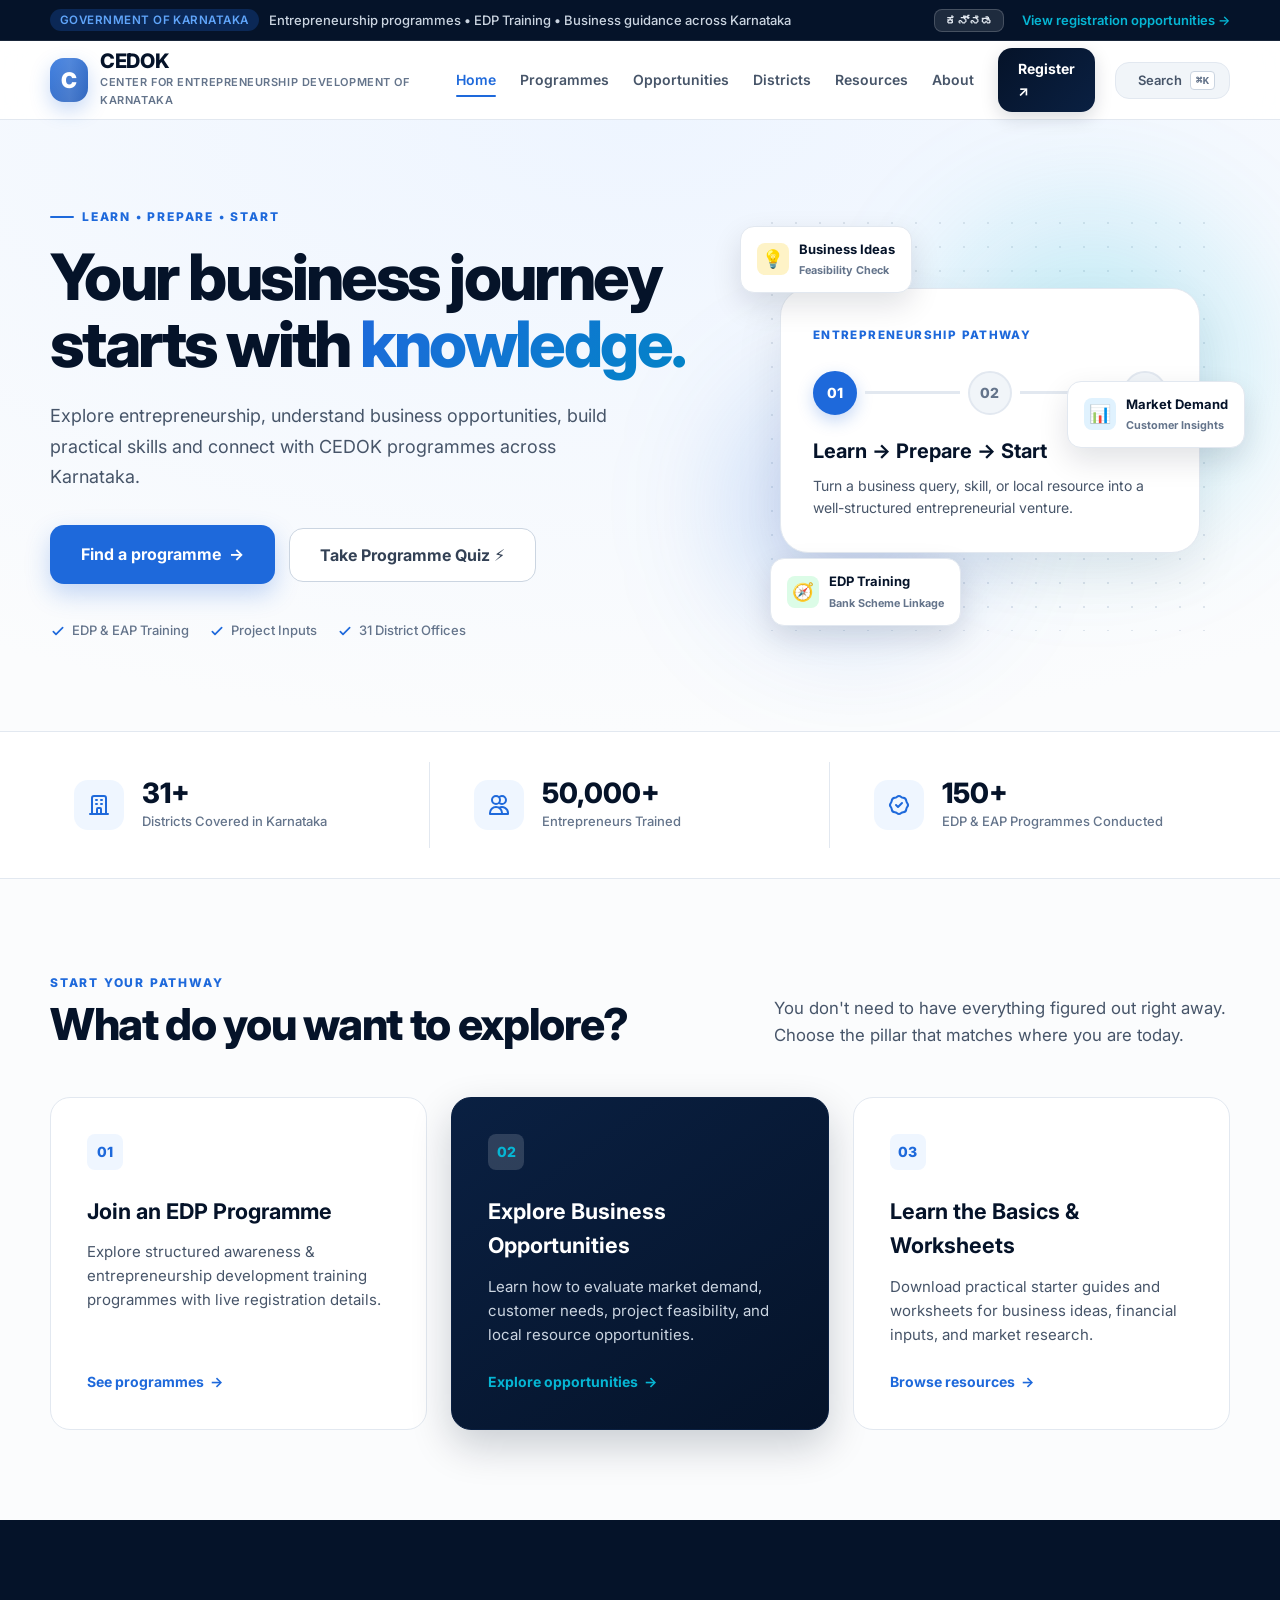
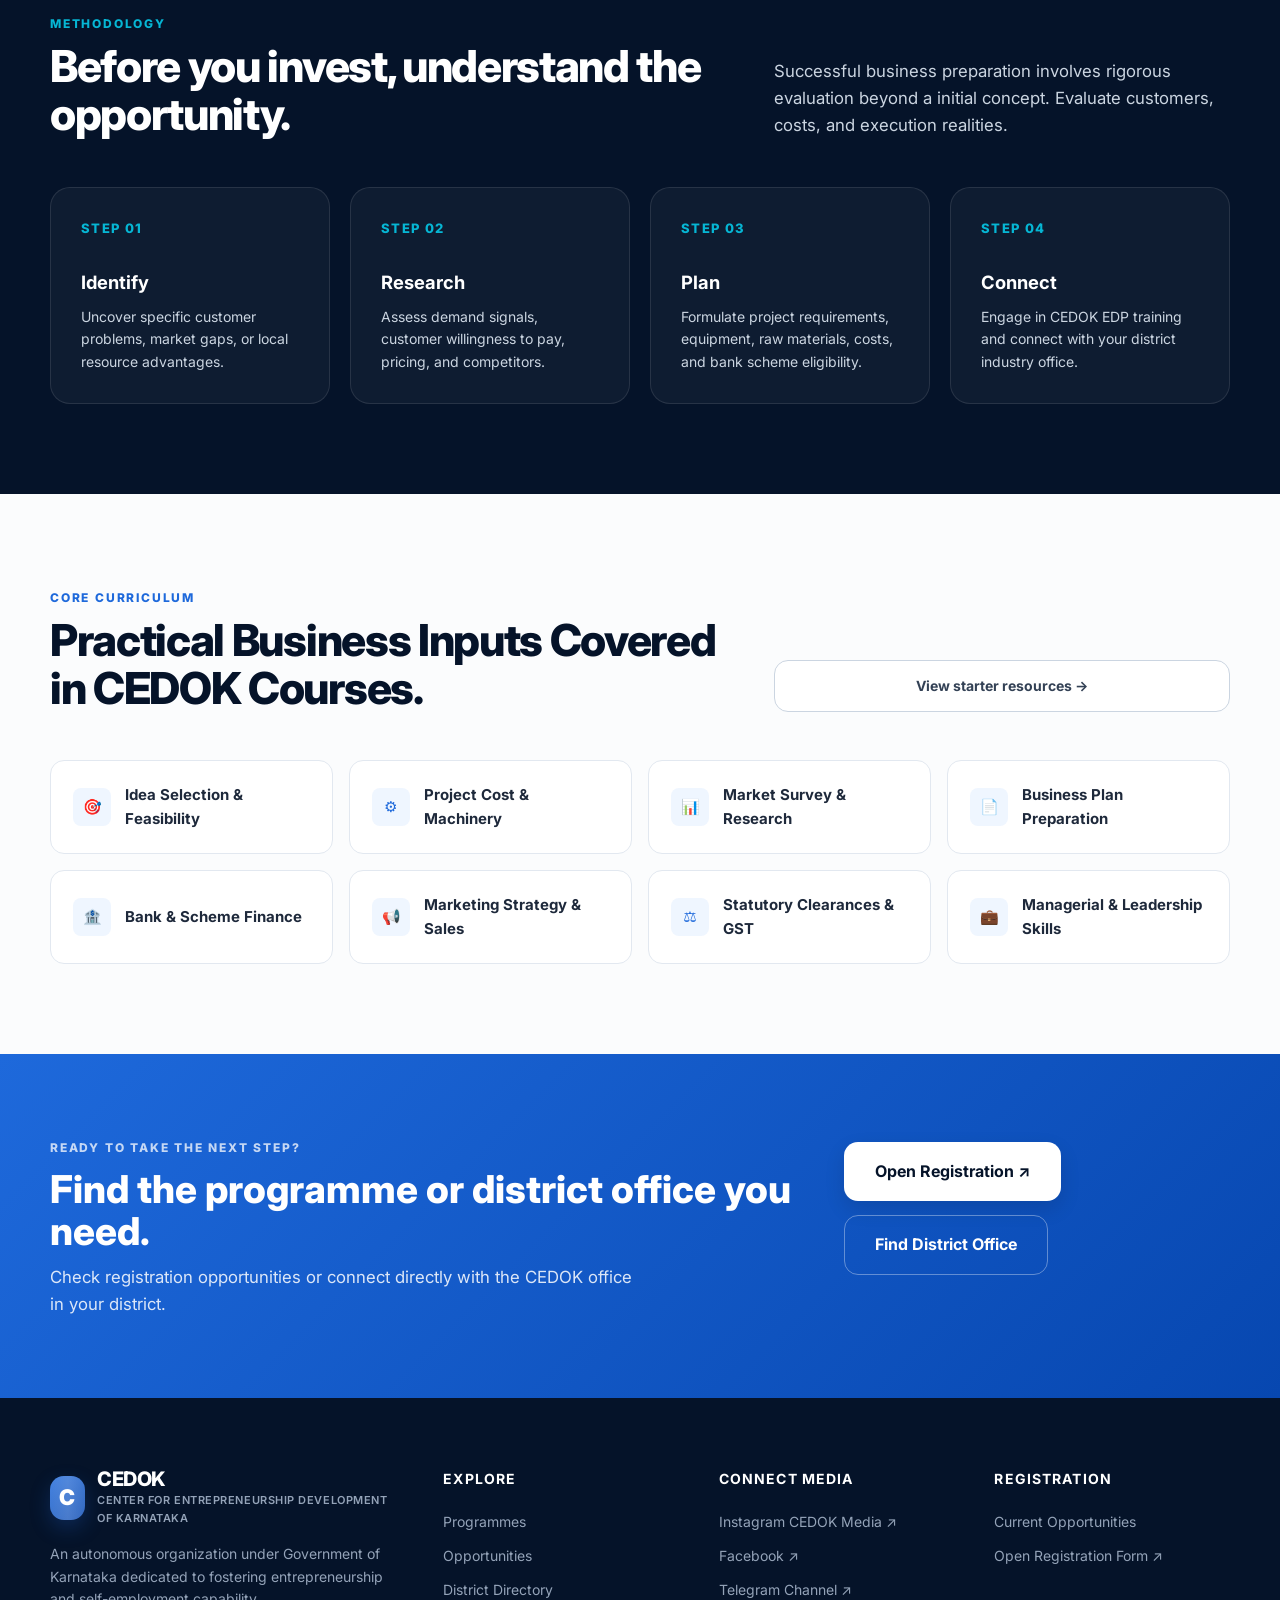
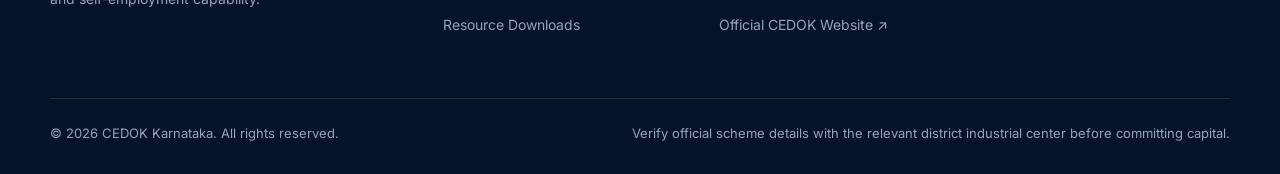
==== index.html @ 5b3d8c6c "Initial commit - CEDOK Portal" ====
<!DOCTYPE html>
<html lang="en">
<head>
  <meta charset="utf-8">
  <meta name="viewport" content="width=device-width, initial-scale=1">
  <meta name="description" content="CEDOK — Center for Entrepreneurship Development of Karnataka. Official state portal for EDP training, business guidance, district offices, and registration.">
  <title>CEDOK | Center for Entrepreneurship Development of Karnataka</title>

  <link rel="preconnect" href="https://fonts.googleapis.com">
  <link rel="preconnect" href="https://fonts.gstatic.com" crossorigin>
  <link href="https://fonts.googleapis.com/css2?family=Inter:wght@400;500;600;700;800;900&family=Noto+Sans+Kannada:wght@400;500;600;700;800&display=swap" rel="stylesheet">

  <link rel="stylesheet" href="assets/style.css">
</head>
<body>

  <!-- Top Announcement Bar -->
  <div class="announcement">
    <div class="container announcement-in">
      <div class="announcement-text">
        <span class="announcement-badge">Government of Karnataka</span>
        <span data-kn="ಉದ್ಯಮಶೀಲತಾ ತರಬೇತಿ, ಉದ್ಯೋಗ ಮಾರ್ಗದರ್ಶನ ಮತ್ತು ಯೋಜನೆಗಳು">Entrepreneurship programmes • EDP Training • Business guidance across Karnataka</span>
      </div>
      <div class="announcement-links">
        <button type="button" id="langToggleBtn" class="lang-btn" title="Toggle English / ಕನ್ನಡ">ಕನ್ನಡ</button>
        <a href="registration.html" data-kn="ನೋಂದಣಿ ಅವಕಾಶಗಳು →">View registration opportunities →</a>
      </div>
    </div>
  </div>

  <!-- Header Navigation -->
  <header class="header">
    <div class="container nav">
      <a class="brand" href="index.html">
        <span class="logo-icon">C</span>
        <span class="brand-text">
          <b>CEDOK</b>
          <small data-kn="ಕರ್ನಾಟಕ ಉದ್ಯಮಶೀಲತಾ ಅಭಿವೃದ್ಧಿ ಕೇಂದ್ರ">Center for Entrepreneurship Development of Karnataka</small>
        </span>
      </a>

      <button type="button" class="hamb" aria-label="Toggle navigation menu" aria-expanded="false">☰</button>

      <nav class="menu">
        <a class="active" href="index.html" data-kn="ಮುಖ್ಯ ಪುಟ">Home</a>
        <a href="programmes.html" data-kn="ಕಾರ್ಯಕ್ರಮಗಳು">Programmes</a>
        <a href="opportunities.html" data-kn="ಅವಕಾಶಗಳು">Opportunities</a>
        <a href="districts.html" data-kn="ಜಿಲ್ಲೆಗಳು">Districts</a>
        <a href="resources.html" data-kn="ಸಂಪನ್ಮೂಲಗಳು">Resources</a>
        <a href="about.html" data-kn="ನಮ್ಮ ಬಗ್ಗೆ">About</a>
        <a class="pill-nav" href="registration.html" data-kn="ನೋಂದಣಿ ↗">Register ↗</a>
      </nav>

      <div class="nav-actions">
        <button type="button" class="search-trigger-btn" aria-label="Open search">
          <svg width="16" height="16" fill="none" stroke="currentColor" viewBox="0 0 24 24"><path stroke-linecap="round" stroke-linejoin="round" stroke-width="2" d="M21 21l-6-6m2-5a7 7 0 11-14 0 7 7 0 0114 0z"/></svg>
          <span>Search</span>
          <kbd>⌘K</kbd>
        </button>
      </div>
    </div>
  </header>

  <main>
    <!-- Hero Section -->
    <section class="hero">
      <div class="container hero-grid">
        <div>
          <div class="eyebrow">
            <i></i> <span data-kn="ಕಲಿಯಿರಿ • ಸಿದ್ಧರಾಗಿ • ಪ್ರಾರಂಭಿಸಿ">LEARN • PREPARE • START</span>
          </div>
          <h1 data-kn="ನಿಮ್ಮ ಉದ್ಯಮದ ಪಯಣ ಜ್ಞಾನದಿಂದ ಪ್ರಾರಂಭವಾಗುತ್ತದೆ.">Your business journey starts with <em>knowledge.</em></h1>
          <p class="lead" data-kn="ಕರ್ನಾಟಕದಾದ್ಯಂತ CEDOK ಕಾರ್ಯಕ್ರಮಗಳೊಂದಿಗೆ ಸಂಪರ್ಕ ಸಾಧಿಸಿ, ಉದ್ಯಮಶೀಲತೆಯ ಜ್ಞಾನ, ಯೋಜನೆ ತಯಾರಿಕೆ ಮತ್ತು ಕೌಶಲ್ಯಗಳನ್ನು ಬೆಳೆಸಿಕೊಳ್ಳಿ.">
            Explore entrepreneurship, understand business opportunities, build practical skills and connect with CEDOK programmes across Karnataka.
          </p>

          <div class="actions">
            <a class="btn primary btn-lg" href="registration.html">Find a programme <span>→</span></a>
            <button type="button" class="btn secondary btn-lg launch-quiz-btn">Take Programme Quiz ⚡</button>
          </div>

          <div class="micro">
            <div class="micro-item">
              <svg width="16" height="16" fill="none" stroke="currentColor" viewBox="0 0 24 24"><path stroke-linecap="round" stroke-linejoin="round" stroke-width="2.5" d="M5 13l4 4L19 7"/></svg>
              <span>EDP &amp; EAP Training</span>
            </div>
            <div class="micro-item">
              <svg width="16" height="16" fill="none" stroke="currentColor" viewBox="0 0 24 24"><path stroke-linecap="round" stroke-linejoin="round" stroke-width="2.5" d="M5 13l4 4L19 7"/></svg>
              <span>Project Inputs</span>
            </div>
            <div class="micro-item">
              <svg width="16" height="16" fill="none" stroke="currentColor" viewBox="0 0 24 24"><path stroke-linecap="round" stroke-linejoin="round" stroke-width="2.5" d="M5 13l4 4L19 7"/></svg>
              <span>31 District Offices</span>
            </div>
          </div>
        </div>

        <div class="hero-art">
          <div class="grid-bg"></div>
          <div class="glow g1"></div>
          <div class="glow g2"></div>

          <div class="glass-card">
            <span class="tag">ENTREPRENEURSHIP PATHWAY</span>
            <div class="steps">
              <span class="step-dot on">01</span>
              <span class="step-line"></span>
              <span class="step-dot">02</span>
              <span class="step-line"></span>
              <span class="step-dot">03</span>
            </div>
            <h3>Learn → Prepare → Start</h3>
            <p>Turn a business query, skill, or local resource into a well-structured entrepreneurial venture.</p>
          </div>

          <div class="float-badge f1">
            <div class="float-icon">💡</div>
            <div>
              <strong>Business Ideas</strong>
              <small>Feasibility Check</small>
            </div>
          </div>

          <div class="float-badge f2">
            <div class="float-icon">📊</div>
            <div>
              <strong>Market Demand</strong>
              <small>Customer Insights</small>
            </div>
          </div>

          <div class="float-badge f3">
            <div class="float-icon">🧭</div>
            <div>
              <strong>EDP Training</strong>
              <small>Bank Scheme Linkage</small>
            </div>
          </div>
        </div>
      </div>
    </section>

    <!-- Animated Statistics Banner -->
    <section class="stats">
      <div class="container stats-grid">
        <div class="stat-box">
          <div class="stat-icon">
            <svg width="24" height="24" fill="none" stroke="currentColor" viewBox="0 0 24 24"><path stroke-linecap="round" stroke-linejoin="round" stroke-width="2" d="M19 21V5a2 2 0 00-2-2H7a2 2 0 00-2 2v16m14 0h2m-2 0h-5m-9 0H3m2 0h5M9 7h1m-1 4h1m4-4h1m-1 4h1m-5 10v-5a1 1 0 011-1h2a1 1 0 011 1v5m-4 0h4"/></svg>
          </div>
          <div>
            <div class="stat-number" data-count="31">31</div>
            <div class="stat-label">Districts Covered in Karnataka</div>
          </div>
        </div>

        <div class="stat-box">
          <div class="stat-icon">
            <svg width="24" height="24" fill="none" stroke="currentColor" viewBox="0 0 24 24"><path stroke-linecap="round" stroke-linejoin="round" stroke-width="2" d="M12 4.354a4 4 0 110 5.292M15 21H3v-1a6 6 0 0112 0v1zm0 0h6v-1a6 6 0 00-9-5.197M13 7a4 4 0 11-8 0 4 4 0 018 0z"/></svg>
          </div>
          <div>
            <div class="stat-number" data-count="50000">50,000+</div>
            <div class="stat-label">Entrepreneurs Trained</div>
          </div>
        </div>

        <div class="stat-box">
          <div class="stat-icon">
            <svg width="24" height="24" fill="none" stroke="currentColor" viewBox="0 0 24 24"><path stroke-linecap="round" stroke-linejoin="round" stroke-width="2" d="M9 12l2 2 4-4M7.835 4.697a3.42 3.42 0 001.946-.806 3.42 3.42 0 014.438 0 3.42 3.42 0 001.946.806 3.42 3.42 0 013.138 3.138 3.42 3.42 0 00.806 1.946 3.42 3.42 0 010 4.438 3.42 3.42 0 00-.806 1.946 3.42 3.42 0 01-3.138 3.138 3.42 3.42 0 00-1.946.806 3.42 3.42 0 01-4.438 0 3.42 3.42 0 00-1.946-.806 3.42 3.42 0 01-3.138-3.138 3.42 3.42 0 00-.806-1.946 3.42 3.42 0 010-4.438 3.42 3.42 0 00.806-1.946 3.42 3.42 0 013.138-3.138z"/></svg>
          </div>
          <div>
            <div class="stat-number" data-count="150">150+</div>
            <div class="stat-label">EDP &amp; EAP Programmes Conducted</div>
          </div>
        </div>
      </div>
    </section>

    <!-- Interactive Exploration Section -->
    <section class="section">
      <div class="container">
        <div class="section-head">
          <div>
            <label>START YOUR PATHWAY</label>
            <h2>What do you want to explore?</h2>
          </div>
          <p>You don't need to have everything figured out right away. Choose the pillar that matches where you are today.</p>
        </div>

        <div class="cards-grid">
          <a class="card" href="programmes.html">
            <div class="card-number">01</div>
            <h3>Join an EDP Programme</h3>
            <p>Explore structured awareness &amp; entrepreneurship development training programmes with live registration details.</p>
            <div class="card-link">See programmes <span>→</span></div>
          </a>

          <a class="card featured" href="opportunities.html">
            <div class="card-number">02</div>
            <h3>Explore Business Opportunities</h3>
            <p>Learn how to evaluate market demand, customer needs, project feasibility, and local resource opportunities.</p>
            <div class="card-link">Explore opportunities <span>→</span></div>
          </a>

          <a class="card" href="resources.html">
            <div class="card-number">03</div>
            <h3>Learn the Basics &amp; Worksheets</h3>
            <p>Download practical starter guides and worksheets for business ideas, financial inputs, and market research.</p>
            <div class="card-link">Browse resources <span>→</span></div>
          </a>
        </div>
      </div>
    </section>

    <!-- Process Section -->
    <section class="dark-section">
      <div class="container">
        <div class="section-head">
          <div>
            <label>METHODOLOGY</label>
            <h2>Before you invest, understand the opportunity.</h2>
          </div>
          <p>Successful business preparation involves rigorous evaluation beyond a initial concept. Evaluate customers, costs, and execution realities.</p>
        </div>

        <div class="process-grid">
          <div class="process-card">
            <span class="process-step">STEP 01</span>
            <h3>Identify</h3>
            <p>Uncover specific customer problems, market gaps, or local resource advantages.</p>
          </div>

          <div class="process-card">
            <span class="process-step">STEP 02</span>
            <h3>Research</h3>
            <p>Assess demand signals, customer willingness to pay, pricing, and competitors.</p>
          </div>

          <div class="process-card">
            <span class="process-step">STEP 03</span>
            <h3>Plan</h3>
            <p>Formulate project requirements, equipment, raw materials, costs, and bank scheme eligibility.</p>
          </div>

          <div class="process-card">
            <span class="process-step">STEP 04</span>
            <h3>Connect</h3>
            <p>Engage in CEDOK EDP training and connect with your district industry office.</p>
          </div>
        </div>
      </div>
    </section>

    <!-- Topics Grid -->
    <section class="section">
      <div class="container">
        <div class="section-head">
          <div>
            <label>CORE CURRICULUM</label>
            <h2>Practical Business Inputs Covered in CEDOK Courses.</h2>
          </div>
          <a class="btn secondary" href="resources.html">View starter resources →</a>
        </div>

        <div class="topics-grid">
          <div class="topic-item">
            <div class="topic-icon">🎯</div>
            <span>Idea Selection &amp; Feasibility</span>
          </div>
          <div class="topic-item">
            <div class="topic-icon">⚙️</div>
            <span>Project Cost &amp; Machinery</span>
          </div>
          <div class="topic-item">
            <div class="topic-icon">📊</div>
            <span>Market Survey &amp; Research</span>
          </div>
          <div class="topic-item">
            <div class="topic-icon">📄</div>
            <span>Business Plan Preparation</span>
          </div>
          <div class="topic-item">
            <div class="topic-icon">🏦</div>
            <span>Bank &amp; Scheme Finance</span>
          </div>
          <div class="topic-item">
            <div class="topic-icon">📢</div>
            <span>Marketing Strategy &amp; Sales</span>
          </div>
          <div class="topic-item">
            <div class="topic-icon">⚖️</div>
            <span>Statutory Clearances &amp; GST</span>
          </div>
          <div class="topic-item">
            <div class="topic-icon">💼</div>
            <span>Managerial &amp; Leadership Skills</span>
          </div>
        </div>
      </div>
    </section>

    <!-- Call to Action -->
    <section class="cta">
      <div class="container cta-in">
        <div>
          <label>READY TO TAKE THE NEXT STEP?</label>
          <h2>Find the programme or district office you need.</h2>
          <p>Check registration opportunities or connect directly with the CEDOK office in your district.</p>
        </div>
        <div class="actions">
          <a class="btn white btn-lg" href="registration.html">Open Registration ↗</a>
          <a class="btn outline btn-lg" href="districts.html">Find District Office</a>
        </div>
      </div>
    </section>
  </main>

  <!-- Footer -->
  <footer>
    <div class="container footer-grid">
      <div class="footer-brand">
        <a class="brand" href="index.html">
          <span class="logo-icon">C</span>
          <span class="brand-text">
            <b>CEDOK</b>
            <small>Center for Entrepreneurship Development of Karnataka</small>
          </span>
        </a>
        <p>An autonomous organization under Government of Karnataka dedicated to fostering entrepreneurship and self-employment capability.</p>
      </div>

      <div class="footer-col">
        <h4>Explore</h4>
        <a href="programmes.html">Programmes</a>
        <a href="opportunities.html">Opportunities</a>
        <a href="districts.html">District Directory</a>
        <a href="resources.html">Resource Downloads</a>
      </div>

      <div class="footer-col">
        <h4>Connect Media</h4>
        <a target="_blank" href="https://www.instagram.com/cedok_media/">Instagram CEDOK Media ↗</a>
        <a target="_blank" href="https://www.facebook.com/profile.php?id=100077355113309">Facebook ↗</a>
        <a target="_blank" href="https://t.me/c_e_d_o_k">Telegram Channel ↗</a>
        <a target="_blank" href="https://cedokdwd.karnataka.gov.in/en">Official CEDOK Website ↗</a>
      </div>

      <div class="footer-col">
        <h4>Registration</h4>
        <a href="registration.html">Current Opportunities</a>
        <a target="_blank" href="https://docs.google.com/forms/d/1bvg22TQyB3g-SMXB3RImOmizR2FWlY93zLzj6TqmDIY/viewform?chromeless=1&edit_requested=true">Open Registration Form ↗</a>
      </div>
    </div>

    <div class="container copyright">
      <span>© <span class="year"></span> CEDOK Karnataka. All rights reserved.</span>
      <span>Verify official scheme details with the relevant district industrial center before committing capital.</span>
    </div>
  </footer>

  <script src="assets/app.js"></script>
</body>
</html>
---- assets/style.css ----
/* ==========================================================================
   CEDOK Portal — Professional Design System & Stylesheet
   Center for Entrepreneurship Development of Karnataka
   ========================================================================== */

:root {
  /* Color Palette */
  --primary: #1e69db;
  --primary-hover: #1455b8;
  --primary-light: #eff6ff;
  --primary-glow: rgba(30, 105, 219, 0.25);
  
  --navy-deep: #051329;
  --navy-surface: #0a2042;
  --navy-card: #0f2a54;
  --navy-light: #163668;
  
  --slate-900: #0f172a;
  --slate-800: #1e293b;
  --slate-700: #334155;
  --slate-600: #475569;
  --slate-500: #64748b;
  --slate-400: #94a3b8;
  --slate-300: #cbd5e1;
  --slate-200: #e2e8f0;
  --slate-100: #f1f5f9;
  --slate-50: #f8fafc;
  
  --accent-cyan: #06b6d4;
  --accent-amber: #f59e0b;
  --accent-emerald: #10b981;

  --white: #ffffff;
  
  /* Glassmorphism */
  --glass-bg: rgba(255, 255, 255, 0.82);
  --glass-border: rgba(255, 255, 255, 0.6);
  --glass-shadow: 0 20px 50px rgba(5, 19, 41, 0.08);
  --glass-blur: blur(16px);
  
  --dark-glass-bg: rgba(10, 32, 66, 0.75);
  --dark-glass-border: rgba(255, 255, 255, 0.12);

  /* Typography */
  --font-main: 'Inter', system-ui, -apple-system, sans-serif;
  --font-kannada: 'Noto Sans Kannada', 'Inter', sans-serif;

  /* Layout & Spacing */
  --container-max: 1180px;
  --radius-sm: 8px;
  --radius-md: 14px;
  --radius-lg: 20px;
  --radius-xl: 28px;
  --radius-full: 9999px;

  --transition-fast: 0.18s cubic-bezier(0.4, 0, 0.2, 1);
  --transition-normal: 0.28s cubic-bezier(0.4, 0, 0.2, 1);
  --transition-bounce: 0.4s cubic-bezier(0.34, 1.56, 0.64, 1);
}

/* --------------------------------------------------------------------------
   Reset & Base Styles
   -------------------------------------------------------------------------- */
*, *::before, *::after {
  box-sizing: border-box;
  margin: 0;
  padding: 0;
}

html {
  scroll-behavior: smooth;
  font-size: 16px;
  -webkit-text-size-adjust: 100%;
}

body {
  font-family: var(--font-main);
  color: var(--slate-800);
  background-color: #fbfcfd;
  line-height: 1.6;
  overflow-x: hidden;
  -webkit-font-smoothing: antialiased;
}

a {
  color: inherit;
  text-decoration: none;
  transition: color var(--transition-fast);
}

button, input, select, textarea {
  font-family: inherit;
  font-size: inherit;
}

img, svg {
  display: block;
  max-width: 100%;
}

.container {
  width: min(var(--container-max), calc(100% - 40px));
  margin-inline: auto;
}

/* --------------------------------------------------------------------------
   Top Announcement Bar
   -------------------------------------------------------------------------- */
.announcement {
  background: var(--navy-deep);
  color: var(--slate-300);
  font-size: 0.8125rem;
  border-bottom: 1px solid rgba(255, 255, 255, 0.08);
  position: relative;
  z-index: 60;
}

.announcement-in {
  min-height: 40px;
  display: flex;
  align-items: center;
  justify-content: space-between;
  gap: 16px;
}

.announcement-badge {
  display: inline-flex;
  align-items: center;
  gap: 6px;
  background: rgba(30, 105, 219, 0.25);
  color: #60a5fa;
  padding: 2px 10px;
  border-radius: var(--radius-full);
  font-weight: 600;
  font-size: 0.725rem;
  text-transform: uppercase;
  letter-spacing: 0.04em;
}

.announcement-text {
  display: flex;
  align-items: center;
  gap: 10px;
  font-weight: 500;
}

.announcement-links {
  display: flex;
  align-items: center;
  gap: 18px;
}

.announcement-links a {
  color: var(--accent-cyan);
  font-weight: 600;
  display: inline-flex;
  align-items: center;
  gap: 4px;
}

.announcement-links a:hover {
  color: var(--white);
  text-decoration: underline;
}

.lang-btn {
  background: rgba(255, 255, 255, 0.1);
  color: var(--slate-200);
  border: 1px solid rgba(255, 255, 255, 0.18);
  padding: 3px 10px;
  border-radius: var(--radius-sm);
  font-size: 0.75rem;
  font-weight: 700;
  cursor: pointer;
  transition: var(--transition-fast);
}

.lang-btn:hover {
  background: var(--primary);
  color: var(--white);
  border-color: var(--primary);
}

/* --------------------------------------------------------------------------
   Header & Navigation
   -------------------------------------------------------------------------- */
.header {
  position: sticky;
  top: 0;
  z-index: 50;
  background: var(--glass-bg);
  backdrop-filter: var(--glass-blur);
  -webkit-backdrop-filter: var(--glass-blur);
  border-bottom: 1px solid var(--slate-200);
  transition: background var(--transition-fast);
}

.nav {
  height: 78px;
  display: flex;
  align-items: center;
  justify-content: space-between;
  gap: 20px;
}

.brand {
  display: flex;
  align-items: center;
  gap: 12px;
}

.brand .logo-icon {
  width: 44px;
  height: 44px;
  border-radius: var(--radius-md);
  background: linear-gradient(135deg, var(--primary), #0747b0);
  color: var(--white);
  display: grid;
  place-items: center;
  font-size: 1.35rem;
  font-weight: 900;
  box-shadow: 0 8px 20px var(--primary-glow);
  position: relative;
  overflow: hidden;
}

.brand .logo-icon::after {
  content: '';
  position: absolute;
  top: -50%;
  left: -50%;
  width: 200%;
  height: 200%;
  background: linear-gradient(45deg, transparent, rgba(255, 255, 255, 0.25), transparent);
  transform: rotate(45deg);
}

.brand-text b {
  display: block;
  font-size: 1.25rem;
  font-weight: 800;
  letter-spacing: -0.02em;
  color: var(--navy-deep);
  line-height: 1.1;
}

.brand-text small {
  display: block;
  font-size: 0.6875rem;
  font-weight: 600;
  text-transform: uppercase;
  letter-spacing: 0.05em;
  color: var(--slate-500);
  margin-top: 2px;
}

.menu {
  display: flex;
  align-items: center;
  gap: 24px;
  font-size: 0.875rem;
  font-weight: 600;
  color: var(--slate-600);
}

.menu a {
  position: relative;
  padding: 6px 0;
}

.menu a:hover,
.menu a.active {
  color: var(--primary);
}

.menu a.active::after {
  content: '';
  position: absolute;
  bottom: 0;
  left: 0;
  width: 100%;
  height: 2px;
  background: var(--primary);
  border-radius: var(--radius-full);
}

.nav-actions {
  display: flex;
  align-items: center;
  gap: 12px;
}

.search-trigger-btn {
  background: var(--slate-100);
  border: 1px solid var(--slate-200);
  color: var(--slate-600);
  padding: 8px 14px;
  border-radius: var(--radius-md);
  font-size: 0.8125rem;
  font-weight: 600;
  display: inline-flex;
  align-items: center;
  gap: 8px;
  cursor: pointer;
  transition: var(--transition-fast);
}

.search-trigger-btn:hover {
  background: var(--white);
  border-color: var(--primary);
  color: var(--primary);
  box-shadow: 0 4px 12px rgba(0, 0, 0, 0.05);
}

.search-trigger-btn kbd {
  background: var(--white);
  border: 1px solid var(--slate-300);
  border-radius: 4px;
  padding: 2px 5px;
  font-size: 0.6875rem;
  font-family: monospace;
  color: var(--slate-500);
}

.pill-nav {
  background: linear-gradient(135deg, var(--navy-deep), var(--navy-surface));
  color: var(--white) !important;
  padding: 10px 20px !important;
  border-radius: var(--radius-md);
  box-shadow: 0 6px 18px rgba(5, 19, 41, 0.15);
  font-weight: 700;
  display: inline-flex;
  align-items: center;
  gap: 6px;
  transition: var(--transition-fast);
}

.pill-nav:hover {
  transform: translateY(-2px);
  box-shadow: 0 10px 24px rgba(5, 19, 41, 0.25);
}

.hamb {
  display: none;
  border: 0;
  background: transparent;
  font-size: 1.6rem;
  color: var(--navy-deep);
  cursor: pointer;
  padding: 6px;
}

/* --------------------------------------------------------------------------
   Hero Section
   -------------------------------------------------------------------------- */
.hero {
  padding: 80px 0 90px;
  background: radial-gradient(100% 100% at 50% 0%, #eef5ff 0%, #fbfcfd 100%);
  position: relative;
  overflow: hidden;
}

.hero-grid {
  display: grid;
  grid-template-columns: 1.15fr 0.85fr;
  align-items: center;
  gap: 50px;
}

.eyebrow {
  display: inline-flex;
  align-items: center;
  gap: 8px;
  font-size: 0.75rem;
  font-weight: 800;
  letter-spacing: 0.15em;
  color: var(--primary);
  text-transform: uppercase;
  margin-bottom: 16px;
}

.eyebrow i {
  width: 24px;
  height: 2px;
  background: var(--primary);
  border-radius: 2px;
}

.hero h1 {
  font-size: clamp(2.5rem, 5vw, 4.25rem);
  line-height: 1.05;
  letter-spacing: -0.04em;
  color: var(--navy-deep);
  font-weight: 800;
  margin-bottom: 24px;
}

.hero h1 em {
  font-style: normal;
  background: linear-gradient(135deg, var(--primary), #0284c7);
  background-clip: text;
  -webkit-background-clip: text;
  -webkit-text-fill-color: transparent;
}

.lead {
  font-size: 1.125rem;
  color: var(--slate-600);
  max-width: 580px;
  line-height: 1.7;
  margin-bottom: 32px;
}

.actions {
  display: flex;
  align-items: center;
  gap: 14px;
  flex-wrap: wrap;
  margin-bottom: 36px;
}

.btn {
  display: inline-flex;
  align-items: center;
  justify-content: center;
  gap: 8px;
  padding: 14px 26px;
  border-radius: var(--radius-md);
  font-size: 0.875rem;
  font-weight: 700;
  cursor: pointer;
  transition: var(--transition-fast);
  border: 1px solid transparent;
}

.btn-lg {
  padding: 16px 30px;
  font-size: 1rem;
}

.btn.primary {
  background: var(--primary);
  color: var(--white);
  box-shadow: 0 10px 25px var(--primary-glow);
}

.btn.primary:hover {
  background: var(--primary-hover);
  transform: translateY(-2px);
  box-shadow: 0 14px 30px rgba(30, 105, 219, 0.35);
}

.btn.secondary {
  background: var(--white);
  border-color: var(--slate-300);
  color: var(--slate-700);
}

.btn.secondary:hover {
  border-color: var(--primary);
  color: var(--primary);
  background: var(--primary-light);
}

.btn.white {
  background: var(--white);
  color: var(--navy-deep);
  box-shadow: 0 8px 20px rgba(0, 0, 0, 0.12);
}

.btn.white:hover {
  background: var(--slate-100);
  transform: translateY(-2px);
}

.btn.outline {
  border-color: rgba(255, 255, 255, 0.35);
  color: var(--white);
}

.btn.outline:hover {
  background: rgba(255, 255, 255, 0.1);
  border-color: var(--white);
}

.btn.full {
  width: 100%;
}

.micro {
  display: flex;
  align-items: center;
  gap: 20px;
  font-size: 0.8125rem;
  color: var(--slate-500);
  font-weight: 500;
}

.micro-item {
  display: flex;
  align-items: center;
  gap: 6px;
}

.micro-item svg {
  color: var(--primary);
}

/* Hero Interactive Art Card */
.hero-art {
  height: 440px;
  position: relative;
  display: grid;
  place-items: center;
}

.grid-bg {
  position: absolute;
  inset: 10px;
  background-image: radial-gradient(var(--slate-300) 1px, transparent 1px);
  background-size: 24px 24px;
  opacity: 0.6;
}

.glow {
  position: absolute;
  border-radius: var(--radius-full);
  filter: blur(60px);
  pointer-events: none;
}

.g1 {
  width: 320px;
  height: 320px;
  background: rgba(6, 182, 212, 0.18);
  right: -20px;
  top: 10px;
}

.g2 {
  width: 250px;
  height: 250px;
  background: rgba(30, 105, 219, 0.2);
  left: -20px;
  bottom: 10px;
}

.glass-card {
  position: relative;
  z-index: 3;
  background: var(--white);
  border: 1px solid var(--slate-200);
  box-shadow: var(--glass-shadow);
  border-radius: var(--radius-xl);
  width: 100%;
  max-width: 420px;
  padding: 32px;
}

.glass-card .tag {
  font-size: 0.725rem;
  font-weight: 800;
  letter-spacing: 0.12em;
  color: var(--primary);
  text-transform: uppercase;
}

.steps {
  display: flex;
  align-items: center;
  margin: 24px 0 20px;
}

.steps .step-dot {
  width: 44px;
  height: 44px;
  border-radius: var(--radius-full);
  display: grid;
  place-items: center;
  background: var(--slate-100);
  color: var(--slate-500);
  font-size: 0.875rem;
  font-weight: 800;
  border: 2px solid var(--slate-200);
  transition: var(--transition-normal);
}

.steps .step-dot.on {
  background: var(--primary);
  color: var(--white);
  border-color: var(--primary);
  box-shadow: 0 6px 16px var(--primary-glow);
}

.steps .step-line {
  height: 3px;
  flex: 1;
  background: var(--slate-200);
  margin: 0 8px;
}

.glass-card h3 {
  font-size: 1.25rem;
  color: var(--navy-deep);
  font-weight: 700;
  margin-bottom: 8px;
}

.glass-card p {
  font-size: 0.875rem;
  color: var(--slate-600);
}

.float-badge {
  position: absolute;
  z-index: 4;
  background: var(--white);
  border: 1px solid var(--slate-200);
  border-radius: var(--radius-md);
  box-shadow: 0 12px 30px rgba(5, 19, 41, 0.12);
  padding: 12px 16px;
  font-size: 0.8125rem;
  font-weight: 700;
  color: var(--navy-deep);
  display: flex;
  align-items: center;
  gap: 10px;
  animation: float 4s ease-in-out infinite alternate;
}

.float-badge strong {
  display: block;
}

.float-badge small {
  color: var(--slate-500);
}

.f1 { top: 25px; left: -10px; animation-delay: 0s; }
.f2 { right: -15px; top: 180px; animation-delay: 1.2s; }
.f3 { left: 20px; bottom: 15px; animation-delay: 2.4s; }

.float-icon {
  width: 32px;
  height: 32px;
  border-radius: var(--radius-sm);
  display: grid;
  place-items: center;
  font-size: 1.1rem;
}

.f1 .float-icon { background: #fef3c7; color: #d97706; }
.f2 .float-icon { background: #e0f2fe; color: #0284c7; }
.f3 .float-icon { background: #dcfce7; color: #15803d; }

@keyframes float {
  from { transform: translateY(0); }
  to { transform: translateY(-10px); }
}

/* --------------------------------------------------------------------------
   Stats Section
   -------------------------------------------------------------------------- */
.stats {
  background: var(--white);
  border-top: 1px solid var(--slate-200);
  border-bottom: 1px solid var(--slate-200);
  padding: 30px 0;
}

.stats-grid {
  display: grid;
  grid-template-columns: repeat(3, 1fr);
  gap: 20px;
}

.stat-box {
  display: flex;
  align-items: center;
  gap: 18px;
  padding: 16px 24px;
  border-right: 1px solid var(--slate-200);
}

.stat-box:last-child {
  border-right: 0;
}

.stat-icon {
  width: 50px;
  height: 50px;
  border-radius: var(--radius-md);
  background: var(--primary-light);
  color: var(--primary);
  display: grid;
  place-items: center;
  flex-shrink: 0;
}

.stat-number {
  font-size: 1.75rem;
  font-weight: 800;
  color: var(--navy-deep);
  line-height: 1.1;
}

.stat-label {
  font-size: 0.8125rem;
  color: var(--slate-500);
  font-weight: 500;
  margin-top: 2px;
}

/* --------------------------------------------------------------------------
   Sections & Cards
   -------------------------------------------------------------------------- */
.section {
  padding: 90px 0;
}

.section-head {
  display: grid;
  grid-template-columns: 1.2fr 0.8fr;
  gap: 40px;
  align-items: flex-end;
  margin-bottom: 48px;
}

.section-head label {
  font-size: 0.75rem;
  font-weight: 800;
  letter-spacing: 0.15em;
  color: var(--primary);
  text-transform: uppercase;
}

.section-head h2 {
  font-size: clamp(2rem, 3.5vw, 2.75rem);
  line-height: 1.1;
  letter-spacing: -0.03em;
  color: var(--navy-deep);
  font-weight: 800;
  margin-top: 6px;
}

.section-head p {
  color: var(--slate-600);
  font-size: 1.05rem;
}

/* Cards Layout */
.cards-grid {
  display: grid;
  grid-template-columns: repeat(3, 1fr);
  gap: 24px;
}

.card {
  background: var(--white);
  border: 1px solid var(--slate-200);
  border-radius: var(--radius-lg);
  padding: 36px;
  display: flex;
  flex-direction: column;
  transition: var(--transition-normal);
  position: relative;
  overflow: hidden;
}

.card:hover {
  transform: translateY(-6px);
  box-shadow: 0 20px 45px rgba(5, 19, 41, 0.08);
  border-color: var(--slate-300);
}

.card-number {
  width: 36px;
  height: 36px;
  border-radius: var(--radius-sm);
  background: var(--primary-light);
  color: var(--primary);
  display: grid;
  place-items: center;
  font-size: 0.875rem;
  font-weight: 800;
  margin-bottom: 24px;
}

.card.featured {
  background: linear-gradient(145deg, var(--navy-surface), var(--navy-deep));
  color: var(--white);
  border-color: var(--navy-surface);
  box-shadow: 0 16px 40px rgba(5, 19, 41, 0.2);
}

.card.featured:hover {
  transform: translateY(-8px);
  box-shadow: 0 24px 50px rgba(5, 19, 41, 0.3);
}

.card.featured .card-number {
  background: rgba(255, 255, 255, 0.15);
  color: var(--accent-cyan);
}

.card h3 {
  font-size: 1.35rem;
  font-weight: 700;
  color: var(--navy-deep);
  margin-bottom: 12px;
}

.card.featured h3 {
  color: var(--white);
}

.card p {
  font-size: 0.9375rem;
  color: var(--slate-600);
  line-height: 1.6;
  margin-bottom: 24px;
}

.card.featured p {
  color: var(--slate-300);
}

.card-link {
  margin-top: auto;
  font-size: 0.875rem;
  font-weight: 700;
  color: var(--primary);
  display: inline-flex;
  align-items: center;
  gap: 6px;
}

.card.featured .card-link {
  color: var(--accent-cyan);
}

.card:hover .card-link span {
  transform: translateX(4px);
}

/* --------------------------------------------------------------------------
   Dark Feature Section
   -------------------------------------------------------------------------- */
.dark-section {
  padding: 90px 0;
  background: var(--navy-deep);
  color: var(--white);
  position: relative;
  overflow: hidden;
}

.dark-section .section-head label {
  color: var(--accent-cyan);
}

.dark-section .section-head h2 {
  color: var(--white);
}

.dark-section .section-head p {
  color: var(--slate-300);
}

.process-grid {
  display: grid;
  grid-template-columns: repeat(4, 1fr);
  gap: 20px;
}

.process-card {
  background: rgba(255, 255, 255, 0.04);
  border: 1px solid rgba(255, 255, 255, 0.1);
  border-radius: var(--radius-lg);
  padding: 30px;
  transition: var(--transition-normal);
}

.process-card:hover {
  background: rgba(255, 255, 255, 0.08);
  border-color: rgba(255, 255, 255, 0.25);
  transform: translateY(-4px);
}

.process-step {
  color: var(--accent-cyan);
  font-size: 0.8125rem;
  font-weight: 800;
  letter-spacing: 0.1em;
  margin-bottom: 30px;
  display: block;
}

.process-card h3 {
  font-size: 1.15rem;
  margin-bottom: 8px;
  font-weight: 700;
}

.process-card p {
  font-size: 0.875rem;
  color: var(--slate-300);
}

/* Topics Grid */
.topics-grid {
  display: grid;
  grid-template-columns: repeat(4, 1fr);
  gap: 16px;
}

.topic-item {
  background: var(--white);
  border: 1px solid var(--slate-200);
  border-radius: var(--radius-md);
  padding: 22px;
  display: flex;
  align-items: center;
  gap: 14px;
  font-size: 0.9375rem;
  font-weight: 700;
  color: var(--slate-800);
  transition: var(--transition-fast);
}

.topic-item:hover {
  border-color: var(--primary);
  box-shadow: 0 10px 25px rgba(5, 19, 41, 0.06);
  transform: translateY(-2px);
  color: var(--primary);
}

.topic-icon {
  width: 38px;
  height: 38px;
  border-radius: var(--radius-sm);
  background: var(--primary-light);
  color: var(--primary);
  display: grid;
  place-items: center;
  flex-shrink: 0;
}

/* --------------------------------------------------------------------------
   CTA Section
   -------------------------------------------------------------------------- */
.cta {
  padding: 80px 0;
  background: linear-gradient(135deg, var(--primary), #0747b0);
  color: var(--white);
  position: relative;
  overflow: hidden;
}

.cta-in {
  display: flex;
  align-items: center;
  justify-content: space-between;
  gap: 40px;
}

.cta label {
  font-size: 0.75rem;
  font-weight: 800;
  letter-spacing: 0.15em;
  color: rgba(255, 255, 255, 0.75);
  text-transform: uppercase;
}

.cta h2 {
  font-size: clamp(2rem, 3vw, 2.75rem);
  font-weight: 800;
  line-height: 1.1;
  margin: 8px 0 12px;
}

.cta p {
  font-size: 1.05rem;
  color: rgba(255, 255, 255, 0.85);
  max-width: 600px;
}

/* --------------------------------------------------------------------------
   Page Hero (Subpages)
   -------------------------------------------------------------------------- */
.page-hero {
  padding: 70px 0 65px;
  background: linear-gradient(135deg, #f0f6ff, #f8fafc);
  border-bottom: 1px solid var(--slate-200);
}

.page-hero label {
  font-size: 0.75rem;
  font-weight: 800;
  letter-spacing: 0.15em;
  color: var(--primary);
  text-transform: uppercase;
}

.page-hero h1 {
  font-size: clamp(2.25rem, 4vw, 3.5rem);
  font-weight: 800;
  color: var(--navy-deep);
  line-height: 1.1;
  letter-spacing: -0.03em;
  margin-top: 8px;
}

.page-hero p {
  font-size: 1.1rem;
  color: var(--slate-600);
  max-width: 720px;
  margin-top: 16px;
  line-height: 1.7;
}

/* Filter Pills */
.filter-bar {
  display: flex;
  align-items: center;
  gap: 10px;
  flex-wrap: wrap;
  margin-bottom: 32px;
}

.filter-btn {
  background: var(--white);
  border: 1px solid var(--slate-200);
  color: var(--slate-600);
  padding: 10px 20px;
  border-radius: var(--radius-full);
  font-size: 0.875rem;
  font-weight: 700;
  cursor: pointer;
  transition: var(--transition-fast);
}

.filter-btn:hover {
  border-color: var(--primary);
  color: var(--primary);
}

.filter-btn.active {
  background: var(--navy-deep);
  color: var(--white);
  border-color: var(--navy-deep);
  box-shadow: 0 4px 14px rgba(5, 19, 41, 0.15);
}

/* Programme Cards Grid */
.program-grid {
  display: grid;
  grid-template-columns: repeat(3, 1fr);
  gap: 24px;
}

.program-card {
  background: var(--white);
  border: 1px solid var(--slate-200);
  border-radius: var(--radius-lg);
  padding: 32px;
  display: flex;
  flex-direction: column;
  transition: var(--transition-normal);
}

.program-card:hover {
  transform: translateY(-6px);
  border-color: var(--primary);
  box-shadow: 0 16px 40px rgba(5, 19, 41, 0.08);
}

.program-header {
  display: flex;
  align-items: center;
  justify-content: space-between;
  margin-bottom: 20px;
}

.program-badge {
  background: var(--primary-light);
  color: var(--primary);
  font-size: 0.75rem;
  font-weight: 800;
  padding: 4px 10px;
  border-radius: var(--radius-sm);
  letter-spacing: 0.05em;
}

.program-duration {
  font-size: 0.75rem;
  font-weight: 600;
  color: var(--slate-500);
}

.program-card h2 {
  font-size: 1.35rem;
  font-weight: 700;
  color: var(--navy-deep);
  margin-bottom: 12px;
}

.program-card p {
  font-size: 0.875rem;
  color: var(--slate-600);
  line-height: 1.6;
  margin-bottom: 20px;
}

.program-features {
  list-style: none;
  margin-bottom: 28px;
}

.program-features li {
  font-size: 0.84375rem;
  color: var(--slate-700);
  display: flex;
  align-items: center;
  gap: 8px;
  margin-bottom: 8px;
}

.program-features li svg {
  color: var(--primary);
  flex-shrink: 0;
}

.program-card .btn {
  margin-top: auto;
}

/* --------------------------------------------------------------------------
   District Finder Section
   -------------------------------------------------------------------------- */
.search-box-wrap {
  position: relative;
  margin-bottom: 32px;
}

.search-box-input {
  width: 100%;
  padding: 18px 24px 18px 52px;
  border: 1px solid var(--slate-300);
  border-radius: var(--radius-md);
  font-size: 1rem;
  background: var(--white);
  box-shadow: 0 4px 12px rgba(0, 0, 0, 0.03);
  outline: none;
  transition: var(--transition-fast);
}

.search-box-input:focus {
  border-color: var(--primary);
  box-shadow: 0 0 0 4px var(--primary-glow);
}

.search-box-icon {
  position: absolute;
  left: 20px;
  top: 50%;
  transform: translateY(-50%);
  color: var(--slate-400);
  pointer-events: none;
}

.district-grid {
  display: grid;
  grid-template-columns: repeat(4, 1fr);
  gap: 16px;
}

.district-card {
  background: var(--white);
  border: 1px solid var(--slate-200);
  border-radius: var(--radius-md);
  padding: 20px;
  cursor: pointer;
  transition: var(--transition-fast);
  display: flex;
  flex-direction: column;
  justify-content: space-between;
}

.district-card:hover {
  border-color: var(--primary);
  box-shadow: 0 10px 25px rgba(5, 19, 41, 0.08);
  transform: translateY(-3px);
}

.district-card-head {
  display: flex;
  align-items: center;
  justify-content: space-between;
  margin-bottom: 8px;
}

.district-title {
  font-size: 1.05rem;
  font-weight: 700;
  color: var(--navy-deep);
}

.region-tag {
  font-size: 0.6875rem;
  font-weight: 700;
  padding: 2px 8px;
  border-radius: var(--radius-sm);
  background: var(--slate-100);
  color: var(--slate-600);
}

.district-meta {
  font-size: 0.775rem;
  color: var(--slate-500);
  margin-top: 6px;
  display: flex;
  align-items: center;
  gap: 4px;
}

/* Resource Grid */
.resource-grid {
  display: grid;
  grid-template-columns: repeat(2, 1fr);
  gap: 24px;
}

.resource-card {
  background: var(--white);
  border: 1px solid var(--slate-200);
  border-radius: var(--radius-lg);
  padding: 32px;
  display: flex;
  flex-direction: column;
  transition: var(--transition-normal);
}

.resource-card:hover {
  border-color: var(--primary);
  box-shadow: 0 16px 40px rgba(5, 19, 41, 0.08);
  transform: translateY(-4px);
}

.resource-type {
  display: inline-flex;
  align-items: center;
  gap: 6px;
  background: #fee2e2;
  color: #dc2626;
  font-size: 0.725rem;
  font-weight: 800;
  padding: 4px 10px;
  border-radius: var(--radius-sm);
  margin-bottom: 16px;
  align-self: flex-start;
}

.resource-card h2 {
  font-size: 1.3rem;
  font-weight: 700;
  color: var(--navy-deep);
  margin-bottom: 10px;
}

.resource-card p {
  font-size: 0.875rem;
  color: var(--slate-600);
  line-height: 1.6;
  margin-bottom: 24px;
}

.resource-actions {
  margin-top: auto;
  display: flex;
  align-items: center;
  gap: 12px;
}

/* About Grid & Timeline */
.about-grid, .reg-grid {
  display: grid;
  grid-template-columns: 1fr 1fr;
  gap: 48px;
  align-items: start;
}

.about-copy h2, .reg-copy h2 {
  font-size: clamp(2rem, 3.5vw, 2.75rem);
  font-weight: 800;
  line-height: 1.1;
  color: var(--navy-deep);
  margin-bottom: 20px;
}

.about-copy p {
  font-size: 1rem;
  color: var(--slate-600);
  line-height: 1.7;
  margin-bottom: 20px;
}

.timeline {
  background: var(--navy-deep);
  border-radius: var(--radius-xl);
  padding: 40px;
  color: var(--white);
}

.timeline-item {
  position: relative;
  padding-left: 54px;
  padding-bottom: 32px;
  border-left: 2px dashed rgba(255, 255, 255, 0.15);
}

.timeline-item:last-child {
  padding-bottom: 0;
  border-left: 0;
}

.timeline-num {
  position: absolute;
  left: -17px;
  top: 0;
  width: 34px;
  height: 34px;
  border-radius: var(--radius-full);
  background: var(--primary);
  color: var(--white);
  font-size: 0.8125rem;
  font-weight: 800;
  display: grid;
  place-items: center;
  box-shadow: 0 0 0 4px var(--navy-deep);
}

.timeline-item h3 {
  font-size: 1.15rem;
  font-weight: 700;
  margin-bottom: 6px;
}

.timeline-item p {
  font-size: 0.875rem;
  color: var(--slate-300);
}

/* Registration Card Form */
.form-card {
  background: var(--white);
  border: 1px solid var(--slate-200);
  border-radius: var(--radius-xl);
  padding: 40px;
  box-shadow: var(--glass-shadow);
}

.form-card-top {
  display: flex;
  align-items: center;
  justify-content: space-between;
  font-size: 0.75rem;
  font-weight: 800;
  letter-spacing: 0.1em;
  color: var(--slate-400);
  margin-bottom: 16px;
}

.form-card h2 {
  font-size: 1.75rem;
  font-weight: 800;
  color: var(--navy-deep);
  margin-bottom: 10px;
}

.form-card p {
  font-size: 0.9375rem;
  color: var(--slate-600);
  margin-bottom: 24px;
}

.reg-steps {
  display: flex;
  flex-direction: column;
  gap: 20px;
  margin: 28px 0;
}

.reg-step-item {
  display: flex;
  gap: 16px;
}

.reg-step-num {
  width: 32px;
  height: 32px;
  border-radius: var(--radius-full);
  background: var(--primary-light);
  color: var(--primary);
  font-weight: 800;
  font-size: 0.875rem;
  display: grid;
  place-items: center;
  flex-shrink: 0;
}

.reg-step-text b {
  display: block;
  font-size: 0.9375rem;
  color: var(--navy-deep);
}

.reg-step-text p {
  font-size: 0.8125rem;
  color: var(--slate-500);
  margin-bottom: 0;
}

/* Notice Bar */
.notice-bar {
  background: var(--slate-100);
  border-top: 1px solid var(--slate-200);
  border-bottom: 1px solid var(--slate-200);
  padding: 24px 0;
}

.notice-in {
  display: flex;
  align-items: center;
  justify-content: space-between;
  gap: 20px;
}

.notice-in strong {
  font-size: 1rem;
  color: var(--navy-deep);
}

.notice-in span {
  font-size: 0.875rem;
  color: var(--slate-600);
  flex: 1;
}

/* --------------------------------------------------------------------------
   Modal & Overlay Component
   -------------------------------------------------------------------------- */
.modal-overlay {
  position: fixed;
  inset: 0;
  z-index: 100;
  background: rgba(5, 19, 41, 0.6);
  backdrop-filter: blur(8px);
  display: flex;
  align-items: center;
  justify-content: center;
  padding: 20px;
  opacity: 0;
  visibility: hidden;
  transition: var(--transition-fast);
}

.modal-overlay.active {
  opacity: 1;
  visibility: visible;
}

.modal-dialog {
  background: var(--white);
  border-radius: var(--radius-xl);
  width: min(640px, 100%);
  max-height: 85vh;
  overflow-y: auto;
  box-shadow: 0 25px 60px rgba(0, 0, 0, 0.25);
  transform: scale(0.95) translateY(10px);
  transition: var(--transition-bounce);
  position: relative;
}

.modal-overlay.active .modal-dialog {
  transform: scale(1) translateY(0);
}

.modal-header {
  padding: 24px 28px;
  border-bottom: 1px solid var(--slate-200);
  display: flex;
  align-items: center;
  justify-content: space-between;
}

.modal-title {
  font-size: 1.25rem;
  font-weight: 800;
  color: var(--navy-deep);
}

.modal-close {
  background: var(--slate-100);
  border: 0;
  width: 32px;
  height: 32px;
  border-radius: var(--radius-full);
  font-size: 1.2rem;
  display: grid;
  place-items: center;
  cursor: pointer;
  color: var(--slate-600);
  transition: var(--transition-fast);
}

.modal-close:hover {
  background: var(--slate-200);
  color: var(--navy-deep);
}

.modal-body {
  padding: 28px;
}

/* Toast Component */
.toast-container {
  position: fixed;
  bottom: 24px;
  right: 24px;
  z-index: 110;
  display: flex;
  flex-direction: column;
  gap: 10px;
}

.toast {
  background: var(--navy-deep);
  color: var(--white);
  padding: 14px 20px;
  border-radius: var(--radius-md);
  font-size: 0.875rem;
  font-weight: 600;
  box-shadow: 0 10px 30px rgba(0, 0, 0, 0.2);
  display: flex;
  align-items: center;
  gap: 10px;
  animation: slideInRight 0.3s ease forwards;
}

@keyframes slideInRight {
  from { opacity: 0; transform: translateX(50px); }
  to { opacity: 1; transform: translateX(0); }
}

/* --------------------------------------------------------------------------
   Footer
   -------------------------------------------------------------------------- */
footer {
  background: var(--navy-deep);
  color: var(--slate-300);
  padding: 70px 0 30px;
}

.footer-grid {
  display: grid;
  grid-template-columns: 1.5fr 1fr 1fr 1fr;
  gap: 40px;
  margin-bottom: 50px;
}

.footer-brand .brand-text b {
  color: var(--white);
}

.footer-brand .brand-text small {
  color: var(--slate-400);
}

.footer-brand p {
  font-size: 0.875rem;
  color: var(--slate-400);
  margin-top: 16px;
  line-height: 1.6;
}

.footer-col h4 {
  font-size: 0.875rem;
  font-weight: 700;
  color: var(--white);
  text-transform: uppercase;
  letter-spacing: 0.08em;
  margin-bottom: 20px;
}

.footer-col a {
  display: block;
  font-size: 0.875rem;
  color: var(--slate-400);
  margin-bottom: 12px;
}

.footer-col a:hover {
  color: var(--white);
}

.copyright {
  border-top: 1px solid rgba(255, 255, 255, 0.1);
  padding-top: 24px;
  display: flex;
  align-items: center;
  justify-content: space-between;
  font-size: 0.8125rem;
  color: var(--slate-400);
}

/* --------------------------------------------------------------------------
   Responsive Layout & Media Queries
   -------------------------------------------------------------------------- */
@media (max-width: 992px) {
  .hero-grid {
    grid-template-columns: 1fr;
    gap: 40px;
  }

  .hero-art {
    height: 380px;
  }

  .cards-grid, .program-grid, .resource-grid {
    grid-template-columns: repeat(2, 1fr);
  }

  .process-grid, .topics-grid, .district-grid {
    grid-template-columns: repeat(2, 1fr);
  }

  .section-head, .about-grid, .reg-grid {
    grid-template-columns: 1fr;
    gap: 20px;
  }

  .footer-grid {
    grid-template-columns: 1fr 1fr;
  }
}

@media (max-width: 768px) {
  .announcement-in {
    flex-direction: column;
    align-items: flex-start;
    padding: 10px 0;
  }

  .nav {
    height: 70px;
  }

  .hamb {
    display: block;
  }

  .menu {
    display: none;
    position: absolute;
    top: 70px;
    left: 0;
    right: 0;
    background: var(--white);
    padding: 20px;
    border-bottom: 1px solid var(--slate-200);
    box-shadow: 0 20px 40px rgba(0, 0, 0, 0.1);
    flex-direction: column;
    align-items: stretch;
    gap: 16px;
  }

  .menu.open {
    display: flex;
  }

  .search-trigger-btn span {
    display: none;
  }

  .cards-grid, .program-grid, .resource-grid, .process-grid, .topics-grid, .district-grid {
    grid-template-columns: 1fr;
  }

  .stats-grid {
    grid-template-columns: 1fr;
  }

  .stat-box {
    border-right: 0;
    border-bottom: 1px solid var(--slate-200);
    padding: 16px 0;
  }

  .cta-in, .notice-in {
    flex-direction: column;
    align-items: flex-start;
  }

  .copyright {
    flex-direction: column;
    gap: 10px;
    text-align: center;
  }
}
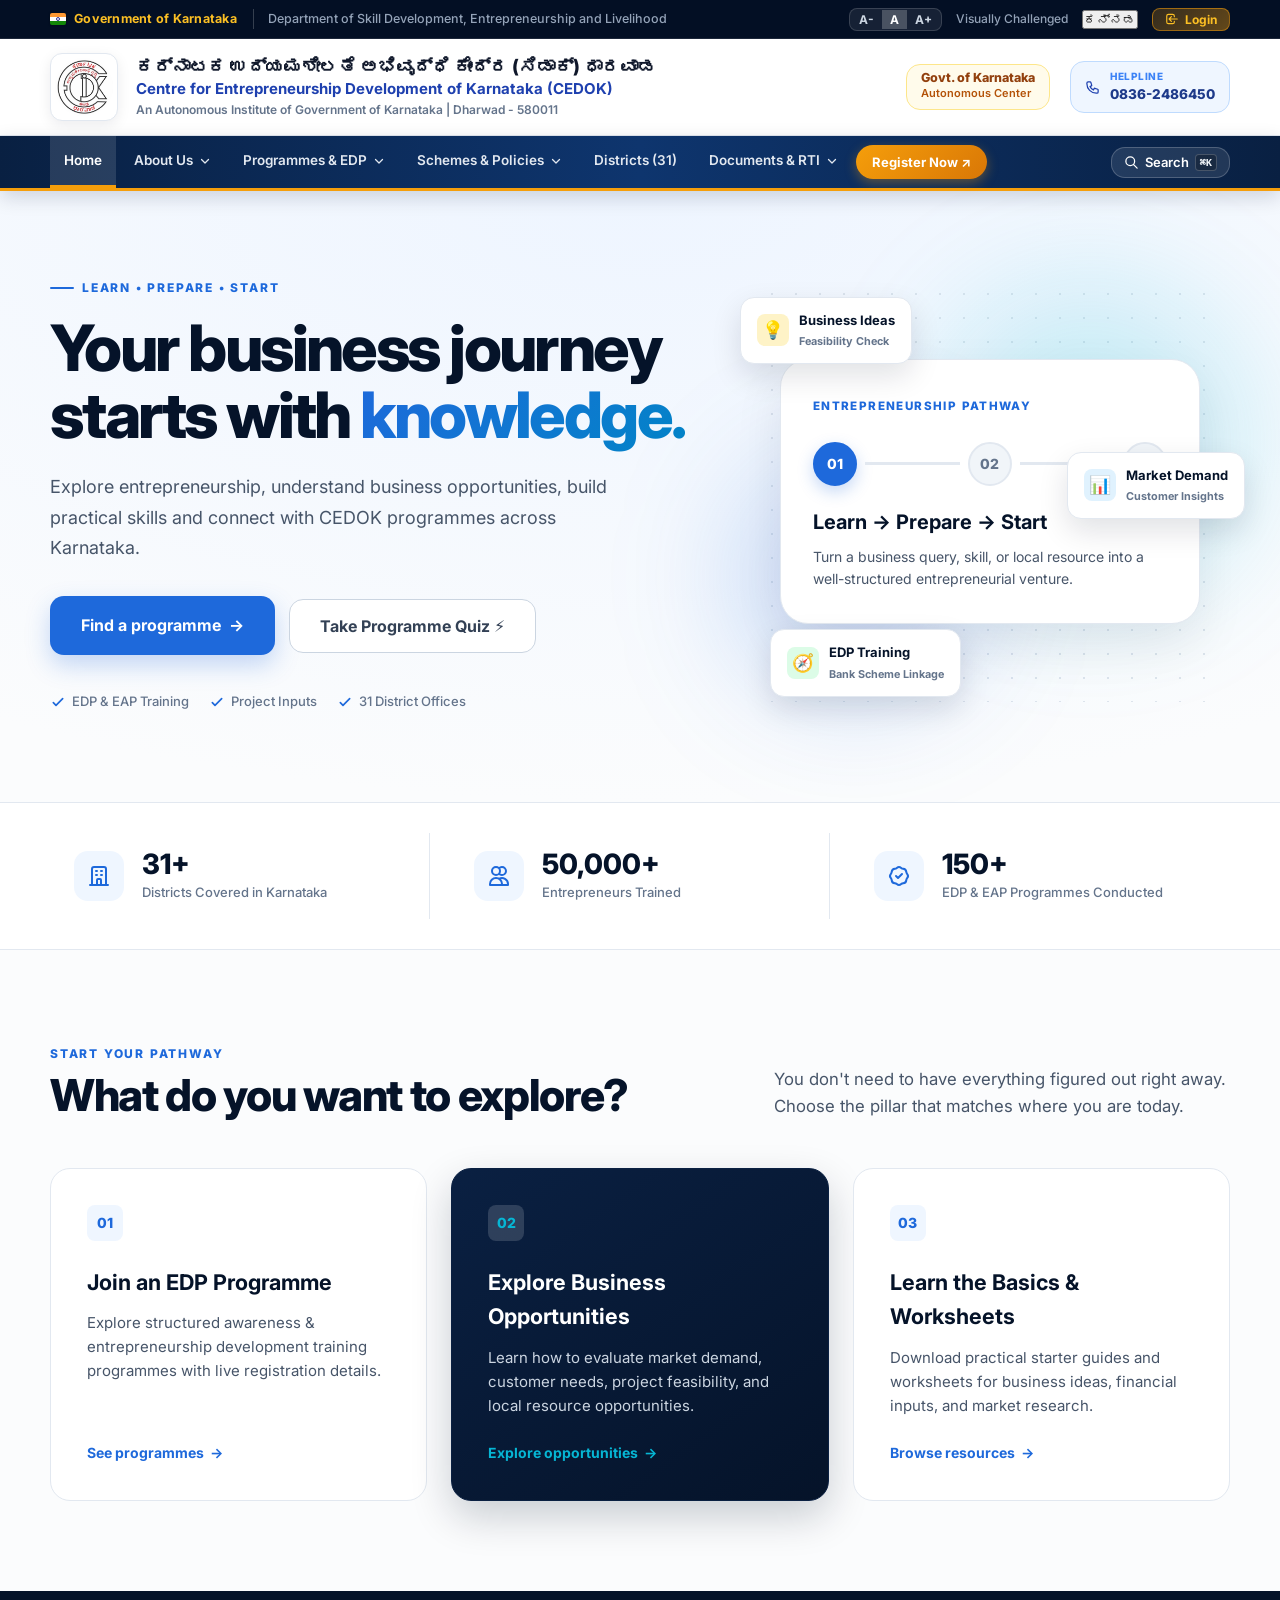
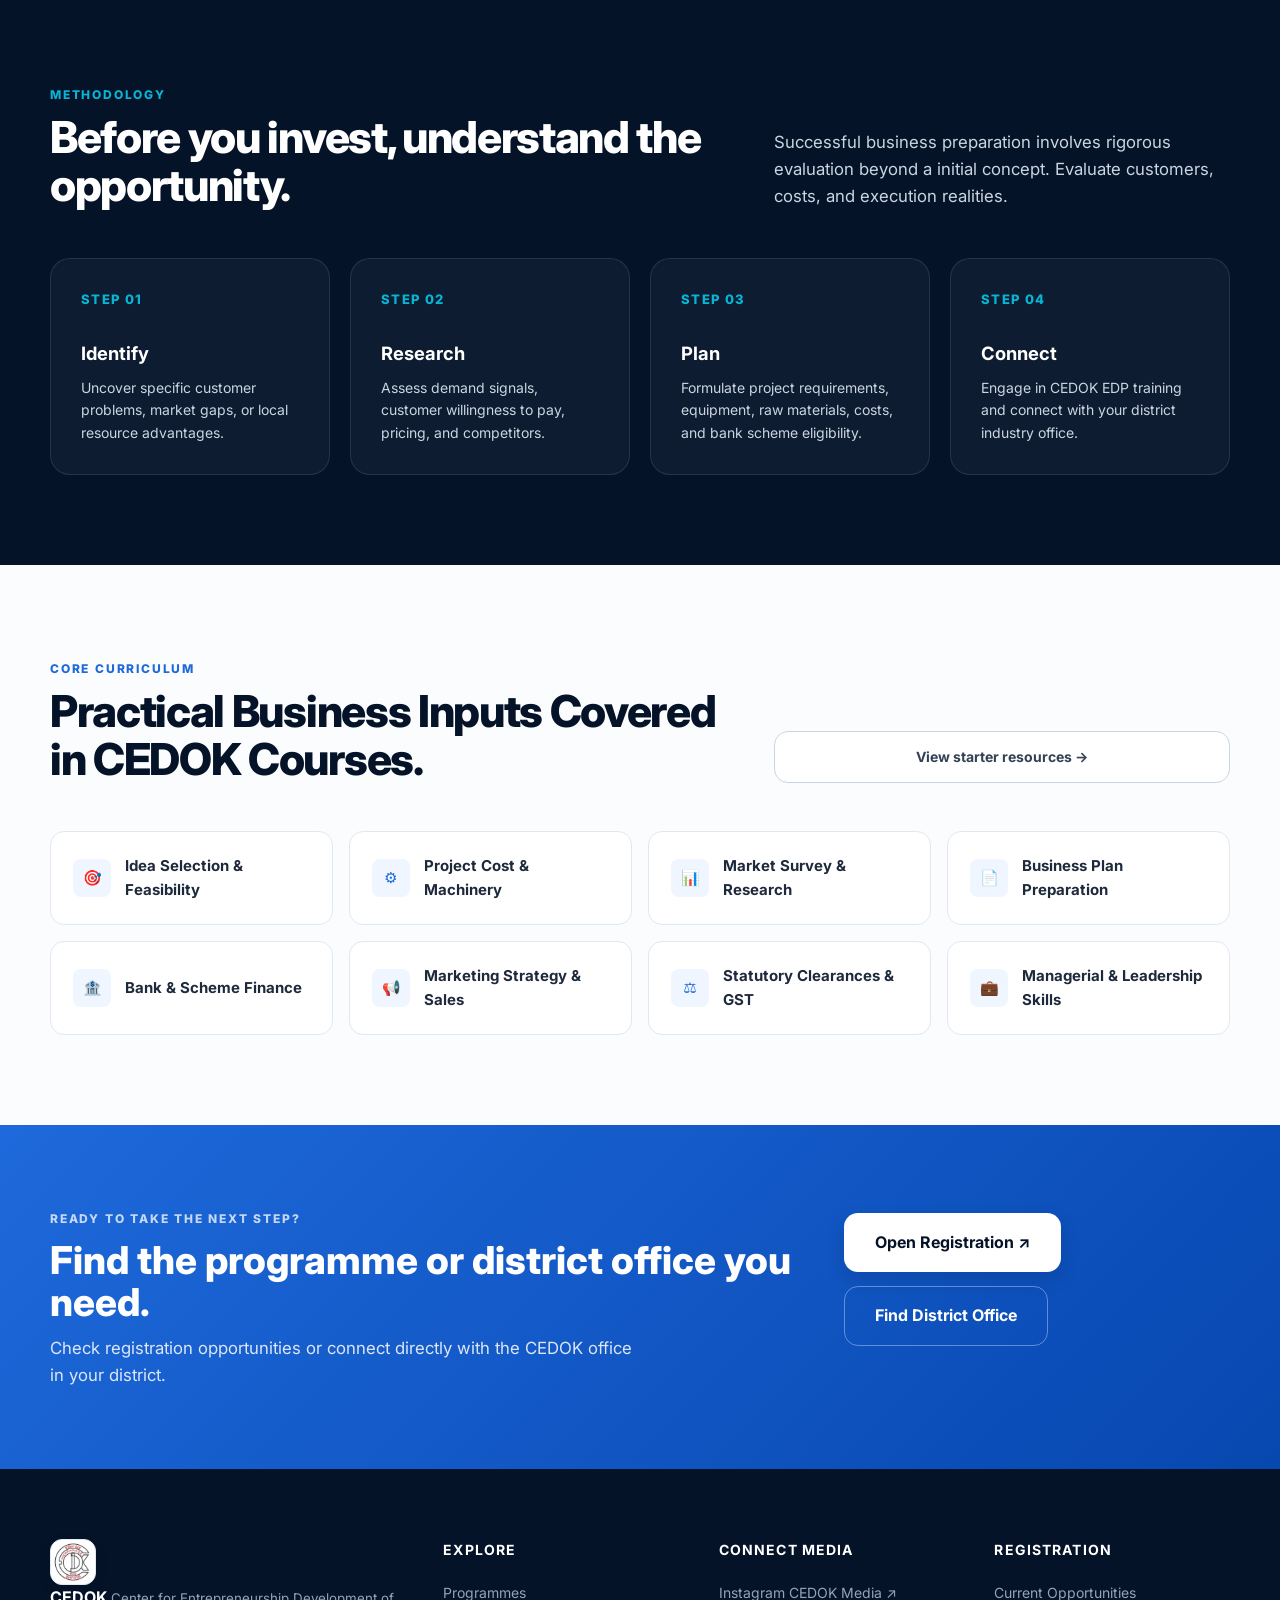
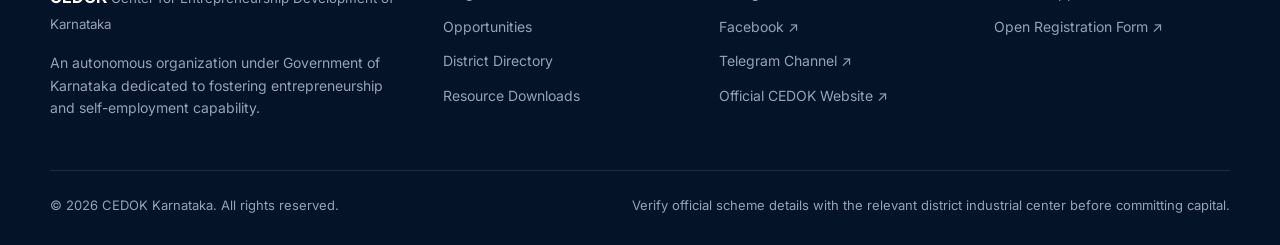
==== commit b995b822: "feat: implement government-style portal redesign with multi-tier navigation, custom assets, and bili" ====
--- a/index.html
+++ b/index.html
@@ -14,52 +14,147 @@
 </head>
 <body>
 
-  <!-- Top Announcement Bar -->
-  <div class="announcement">
-    <div class="container announcement-in">
-      <div class="announcement-text">
-        <span class="announcement-badge">Government of Karnataka</span>
-        <span data-kn="ಉದ್ಯಮಶೀಲತಾ ತರಬೇತಿ, ಉದ್ಯೋಗ ಮಾರ್ಗದರ್ಶನ ಮತ್ತು ಯೋಜನೆಗಳು">Entrepreneurship programmes • EDP Training • Business guidance across Karnataka</span>
-      </div>
-      <div class="announcement-links">
-        <button type="button" id="langToggleBtn" class="lang-btn" title="Toggle English / ಕನ್ನಡ">ಕನ್ನಡ</button>
-        <a href="registration.html" data-kn="ನೋಂದಣಿ ಅವಕಾಶಗಳು →">View registration opportunities →</a>
+  <!-- Top Utility Bar (Tier 1) -->
+  <div class="gov-top-bar">
+    <div class="container gov-top-bar-inner">
+      <div class="gov-top-left">
+        <span class="gok-badge">
+          <svg class="gok-flag-icon" width="16" height="12" viewBox="0 0 16 12" fill="none"><rect width="16" height="4" fill="#FF9933"/><rect y="4" width="16" height="4" fill="#FFFFFF"/><rect y="8" width="16" height="4" fill="#138808"/><circle cx="8" cy="6" r="1.5" stroke="#000080" stroke-width="0.8"/></svg>
+          <span data-kn="ಕರ್ನಾಟಕ ಸರ್ಕಾರ">Government of Karnataka</span>
+        </span>
+        <span class="gov-dept-tag hidden-mobile" data-kn="ಕೌಶಲ್ಯಾಭಿವೃದ್ಧಿ, ಉದ್ಯಮಶೀಲತೆ ಮತ್ತು ಜೀವನೋಪಾಯ ಇಲಾಖೆ">Department of Skill Development, Entrepreneurship and Livelihood</span>
+      </div>
+      <div class="gov-top-right">
+        <div class="font-sizer" title="Accessibility Font Size">
+          <button type="button" id="fontDecrease" aria-label="Decrease Font Size">A-</button>
+          <button type="button" id="fontReset" class="active" aria-label="Reset Font Size">A</button>
+          <button type="button" id="fontIncrease" aria-label="Increase Font Size">A+</button>
+        </div>
+        <a href="#main-content" class="accessibility-link hidden-mobile" title="Screen Reader Access" data-kn="ದೃಷ್ಟಿ ವಿಕಲಚೇತನರಿಗೆ">Visually Challenged</a>
+        <button type="button" id="langToggleBtn" class="lang-btn" title="Toggle Kannada / English">ಕನ್ನಡ</button>
+        <button type="button" class="gov-login-btn" id="loginBtn" title="Portal Staff Login">
+          <svg width="14" height="14" fill="none" stroke="currentColor" viewBox="0 0 24 24"><path stroke-linecap="round" stroke-linejoin="round" stroke-width="2" d="M11 16l-4-4m0 0l4-4m-4 4h14m-5 4v1a3 3 0 01-3 3H6a3 3 0 01-3-3V7a3 3 0 013-3h7a3 3 0 013 3v1"/></svg>
+          <span data-kn="ಲಾಗಿನ್">Login</span>
+        </button>
       </div>
     </div>
   </div>
 
-  <!-- Header Navigation -->
-  <header class="header">
-    <div class="container nav">
-      <a class="brand" href="index.html">
-        <span class="logo-icon">C</span>
-        <span class="brand-text">
-          <b>CEDOK</b>
-          <small data-kn="ಕರ್ನಾಟಕ ಉದ್ಯಮಶೀಲತಾ ಅಭಿವೃದ್ಧಿ ಕೇಂದ್ರ">Center for Entrepreneurship Development of Karnataka</small>
-        </span>
+  <!-- Main Branding Header (Tier 2) -->
+  <header class="gov-main-header">
+    <div class="container gov-branding-inner">
+      <a class="gov-brand-wrap" href="index.html" title="CEDOK Dharwad Homepage">
+        <div class="logo-box">
+          <img src="assets/logo.jpeg" alt="CEDOK Logo" class="brand-logo-img">
+        </div>
+        <div class="gov-title-stack">
+          <h1 class="kn-title" data-kn="ಕರ್ನಾಟಕ ಉದ್ಯಮಶೀಲತೆ ಅಭಿವೃದ್ಧಿ ಕೇಂದ್ರ (ಸಿಡಾಕ್) ಧಾರವಾಡ">ಕರ್ನಾಟಕ ಉದ್ಯಮಶೀಲತೆ ಅಭಿವೃದ್ಧಿ ಕೇಂದ್ರ (ಸಿಡಾಕ್) ಧಾರವಾಡ</h1>
+          <h2 class="en-title" data-kn="Centre for Entrepreneurship Development of Karnataka">Centre for Entrepreneurship Development of Karnataka (CEDOK)</h2>
+          <p class="gov-sub-tag" data-kn="ಕರ್ನಾಟಕ ಸರ್ಕಾರದ ಸ್ವಾಯತ್ತ ಸಂಸ್ಥೆ • ಧಾರವಾಡ">An Autonomous Institute of Government of Karnataka | Dharwad - 580011</p>
+        </div>
       </a>
-
-      <button type="button" class="hamb" aria-label="Toggle navigation menu" aria-expanded="false">☰</button>
-
-      <nav class="menu">
-        <a class="active" href="index.html" data-kn="ಮುಖ್ಯ ಪುಟ">Home</a>
-        <a href="programmes.html" data-kn="ಕಾರ್ಯಕ್ರಮಗಳು">Programmes</a>
-        <a href="opportunities.html" data-kn="ಅವಕಾಶಗಳು">Opportunities</a>
-        <a href="districts.html" data-kn="ಜಿಲ್ಲೆಗಳು">Districts</a>
-        <a href="resources.html" data-kn="ಸಂಪನ್ಮೂಲಗಳು">Resources</a>
-        <a href="about.html" data-kn="ನಮ್ಮ ಬಗ್ಗೆ">About</a>
-        <a class="pill-nav" href="registration.html" data-kn="ನೋಂದಣಿ ↗">Register ↗</a>
-      </nav>
-
-      <div class="nav-actions">
+      
+      <div class="gov-header-right hidden-mobile">
+        <div class="gov-seal-badge">
+          <div class="seal-text">
+            <strong data-kn="ಕರ್ನಾಟಕ ಸರ್ಕಾರ">Govt. of Karnataka</strong>
+            <span data-kn="ಸ್ವಾಯತ್ತ ಸಂಸ್ಥೆ">Autonomous Center</span>
+          </div>
+        </div>
+        <div class="helpline-chip">
+          <svg width="15" height="15" fill="none" stroke="currentColor" viewBox="0 0 24 24"><path stroke-linecap="round" stroke-linejoin="round" stroke-width="2" d="M3 5a2 2 0 012-2h3.28a1 1 0 01.948.684l1.498 4.493a1 1 0 01-.502 1.21l-2.257 1.13a11.042 11.042 0 005.516 5.516l1.13-2.257a1 1 0 011.21-.502l4.493 1.498a1 1 0 01.684.949V19a2 2 0 01-2 2h-1C9.716 21 3 14.284 3 6V5z"/></svg>
+          <div>
+            <small data-kn="ಸಹಾಯವಾಣಿ">HELPLINE</small>
+            <strong>0836-2486450</strong>
+          </div>
+        </div>
+      </div>
+    </div>
+  </header>
+
+  <!-- Navigation Banner Bar (Tier 3) -->
+  <nav class="gov-nav-bar">
+    <div class="container gov-nav-inner">
+      <button type="button" class="hamb" aria-label="Toggle navigation menu" aria-expanded="false">
+        <span></span>
+        <small class="menu-label">MENU</small>
+      </button>
+
+      <ul class="menu">
+        <li><a class="nav-link active" href="index.html" data-kn="ಮುಖ್ಯ ಪುಟ">Home</a></li>
+        
+        <li class="has-dropdown">
+          <a class="nav-link" href="about.html" data-kn="ನಮ್ಮ ಬಗ್ಗೆ">
+            <span>About Us</span>
+            <svg class="drop-arrow" width="12" height="12" viewBox="0 0 24 24" fill="none" stroke="currentColor"><path stroke-linecap="round" stroke-linejoin="round" stroke-width="2.5" d="M19 9l-7 7-7-7"/></svg>
+          </a>
+          <ul class="dropdown-menu">
+            <li><a href="about.html#overview" data-kn="ಸಿಡಾಕ್ ಪರಿಚಯ">Overview & History</a></li>
+            <li><a href="about.html#governing" data-kn="ಆಡಳಿತ ಮಂಡಳಿ">Governing Council</a></li>
+            <li><a href="about.html#facilities" data-kn="ಸೌಲಭ್ಯಗಳು">Infrastructure & Facilities</a></li>
+            <li><a href="about.html#chart" data-kn="ಸಾಂಸ್ಥಿಕ ರಚನೆ">Organizational Chart</a></li>
+            <li><a href="about.html#registration" data-kn="ನೋಂದಣಿ ಪ್ರಮಾಣ ಪತ್ರ">Registration Certificate</a></li>
+          </ul>
+        </li>
+
+        <li class="has-dropdown">
+          <a class="nav-link" href="programmes.html" data-kn="ತರಬೇತಿ ಕಾರ್ಯಕ್ರಮಗಳು">
+            <span>Programmes & EDP</span>
+            <svg class="drop-arrow" width="12" height="12" viewBox="0 0 24 24" fill="none" stroke="currentColor"><path stroke-linecap="round" stroke-linejoin="round" stroke-width="2.5" d="M19 9l-7 7-7-7"/></svg>
+          </a>
+          <ul class="dropdown-menu">
+            <li><a href="programmes.html#motivation" data-kn="1 ದಿನ ಉದ್ಯಮಶೀಲತಾ ಪ್ರೇರಣಾ ಶಿಬಿರ">1-Day Motivation Camp</a></li>
+            <li><a href="programmes.html#awareness" data-kn="3 ದಿನಗಳ ತಿಳುವಳಿಕೆ ಕಾರ್ಯಕ್ರಮ (EAP)">3-Day Awareness (EAP)</a></li>
+            <li><a href="programmes.html#edp" data-kn="10 ದಿನಗಳ ಉದ್ಯಮಶೀಲತಾ ಅಭಿವೃದ್ಧಿ (EDP)">10-Day EDP Training</a></li>
+            <li><a href="programmes.html#sector" data-kn="ವಲಯಾಧಾರಿತ EDP ಕಾರ್ಯಕ್ರಮಗಳು">Sector Specific EDP (30 Days)</a></li>
+            <li><a href="programmes.html#mdp" data-kn="ನಿರ್ವಹಣಾ ಅಭಿವೃದ್ಧಿ ಕಾರ್ಯಕ್ರಮಗಳು">Management Development (MDP)</a></li>
+          </ul>
+        </li>
+
+        <li class="has-dropdown">
+          <a class="nav-link" href="opportunities.html" data-kn="ಯೋಜನೆಗಳು & ಸೇವೆಗಳು">
+            <span>Schemes & Policies</span>
+            <svg class="drop-arrow" width="12" height="12" viewBox="0 0 24 24" fill="none" stroke="currentColor"><path stroke-linecap="round" stroke-linejoin="round" stroke-width="2.5" d="M19 9l-7 7-7-7"/></svg>
+          </a>
+          <ul class="dropdown-menu">
+            <li><a href="opportunities.html#policy" data-kn="ಕೈಗಾರಿಕಾ ನೀತಿ 2025-30">Industrial Policy 2025-30</a></li>
+            <li><a href="opportunities.html#pmegp" data-kn="ಪಿ.ಎಂ.ಇ.ಜಿ.ಪಿ ಯೋಜನೆ">PMEGP Scheme</a></li>
+            <li><a href="opportunities.html#mudra" data-kn="ಮುದ್ರಾ ಯೋಜನೆ">Mudra Loan Scheme</a></li>
+            <li><a href="opportunities.html#standup" data-kn="ಸ್ಟ್ಯಾಂಡ್-ಅಪ್ ಇಂಡಿಯಾ">Stand-Up India</a></li>
+            <li><a href="opportunities.html#cgtmse" data-kn="CGTMSE ಕ್ರೆಡಿಟ್ ಗ್ಯಾರಂಟಿ">CGTMSE Guarantee</a></li>
+            <li><a href="opportunities.html#startup" data-kn="ಸ್ಟಾರ್ಟ್-ಅಪ್ ಪಾಲಿಸಿ">Karnataka Startup Policy</a></li>
+          </ul>
+        </li>
+
+        <li><a class="nav-link" href="districts.html" data-kn="ಜಿಲ್ಲಾ ಕಚೇರಿಗಳು">Districts (31)</a></li>
+
+        <li class="has-dropdown">
+          <a class="nav-link" href="resources.html" data-kn="ದಾಖಲೆಗಳು & RTI">
+            <span>Documents & RTI</span>
+            <svg class="drop-arrow" width="12" height="12" viewBox="0 0 24 24" fill="none" stroke="currentColor"><path stroke-linecap="round" stroke-linejoin="round" stroke-width="2.5" d="M19 9l-7 7-7-7"/></svg>
+          </a>
+          <ul class="dropdown-menu">
+            <li><a href="resources.html#budget" data-kn="ಆಯವ್ಯಯ 2026-27">Budget & Action Plan 2026-27</a></li>
+            <li><a href="resources.html#rti" data-kn="ಮಾಹಿತಿ ಹಕ್ಕು ಅಧಿನಿಯಮ (RTI)">RTI Act & Online Portal</a></li>
+            <li><a href="resources.html#reports" data-kn="ಪ್ರಗತಿ ವರದಿಗಳು">Progress Reports (2022-26)</a></li>
+            <li><a href="resources.html#downloads" data-kn="ಯೋಜನಾ ವರದಿಗಳು (PDFs)">Project Planning Guides (PDF)</a></li>
+          </ul>
+        </li>
+
+        <li class="nav-cta-item">
+          <a class="pill-nav-gov" href="registration.html" data-kn="ನೋಂದಣಿ ↗">Register Now ↗</a>
+        </li>
+      </ul>
+
+      <div class="nav-right-actions">
         <button type="button" class="search-trigger-btn" aria-label="Open search">
-          <svg width="16" height="16" fill="none" stroke="currentColor" viewBox="0 0 24 24"><path stroke-linecap="round" stroke-linejoin="round" stroke-width="2" d="M21 21l-6-6m2-5a7 7 0 11-14 0 7 7 0 0114 0z"/></svg>
+          <svg width="15" height="15" fill="none" stroke="currentColor" viewBox="0 0 24 24"><path stroke-linecap="round" stroke-linejoin="round" stroke-width="2" d="M21 21l-6-6m2-5a7 7 0 11-14 0 7 7 0 0114 0z"/></svg>
           <span>Search</span>
           <kbd>⌘K</kbd>
         </button>
       </div>
     </div>
-  </header>
+  </nav>
 
   <main>
     <!-- Hero Section -->
@@ -319,7 +414,9 @@
     <div class="container footer-grid">
       <div class="footer-brand">
         <a class="brand" href="index.html">
-          <span class="logo-icon">C</span>
+          <div class="logo-box" style="width: 46px; height: 46px; padding: 2px;">
+            <img src="assets/logo.jpeg" alt="CEDOK Logo" class="brand-logo-img">
+          </div>
           <span class="brand-text">
             <b>CEDOK</b>
             <small>Center for Entrepreneurship Development of Karnataka</small>
--- a/assets/style.css
+++ b/assets/style.css
@@ -104,222 +104,412 @@
 }
 
 /* --------------------------------------------------------------------------
-   Top Announcement Bar
+   Karnataka Government Portal Header System (cedokdwd.karnataka.gov.in)
    -------------------------------------------------------------------------- */
-.announcement {
-  background: var(--navy-deep);
-  color: var(--slate-300);
-  font-size: 0.8125rem;
-  border-bottom: 1px solid rgba(255, 255, 255, 0.08);
+
+/* Tier 1: Top Utility & Accessibility Bar */
+.gov-top-bar {
+  background: #030f24;
+  color: #cbd5e1;
+  font-size: 0.78125rem;
+  border-bottom: 1px solid rgba(255, 255, 255, 0.1);
   position: relative;
-  z-index: 60;
-}
-
-.announcement-in {
-  min-height: 40px;
+  z-index: 100;
+}
+
+.gov-top-bar-inner {
+  min-height: 38px;
   display: flex;
   align-items: center;
   justify-content: space-between;
   gap: 16px;
 }
 
-.announcement-badge {
+.gov-top-left {
+  display: flex;
+  align-items: center;
+  gap: 16px;
+}
+
+.gok-badge {
   display: inline-flex;
   align-items: center;
-  gap: 6px;
-  background: rgba(30, 105, 219, 0.25);
-  color: #60a5fa;
-  padding: 2px 10px;
-  border-radius: var(--radius-full);
-  font-weight: 600;
-  font-size: 0.725rem;
-  text-transform: uppercase;
-  letter-spacing: 0.04em;
-}
-
-.announcement-text {
-  display: flex;
-  align-items: center;
-  gap: 10px;
+  gap: 8px;
+  font-weight: 700;
+  color: #fbbf24;
+  letter-spacing: 0.02em;
+}
+
+.gok-flag-icon {
+  border-radius: 2px;
+  box-shadow: 0 0 2px rgba(0,0,0,0.5);
+}
+
+.gov-dept-tag {
+  color: #94a3b8;
   font-weight: 500;
-}
-
-.announcement-links {
-  display: flex;
-  align-items: center;
-  gap: 18px;
-}
-
-.announcement-links a {
-  color: var(--accent-cyan);
-  font-weight: 600;
+  border-left: 1px solid rgba(255, 255, 255, 0.2);
+  padding-left: 14px;
+}
+
+.gov-top-right {
+  display: flex;
+  align-items: center;
+  gap: 14px;
+}
+
+.font-sizer {
   display: inline-flex;
   align-items: center;
-  gap: 4px;
-}
-
-.announcement-links a:hover {
-  color: var(--white);
-  text-decoration: underline;
-}
-
-.lang-btn {
-  background: rgba(255, 255, 255, 0.1);
-  color: var(--slate-200);
-  border: 1px solid rgba(255, 255, 255, 0.18);
-  padding: 3px 10px;
+  background: rgba(255, 255, 255, 0.08);
+  border: 1px solid rgba(255, 255, 255, 0.15);
+  border-radius: var(--radius-sm);
+  overflow: hidden;
+  padding: 1px;
+}
+
+.font-sizer button {
+  background: transparent;
+  border: 0;
+  color: #cbd5e1;
+  font-size: 0.75rem;
+  font-weight: 700;
+  padding: 2px 8px;
+  cursor: pointer;
+  transition: var(--transition-fast);
+}
+
+.font-sizer button:hover,
+.font-sizer button.active {
+  background: rgba(255, 255, 255, 0.22);
+  color: #ffffff;
+}
+
+.accessibility-link {
+  color: #94a3b8;
+  font-size: 0.75rem;
+  font-weight: 500;
+  text-decoration: none;
+}
+
+.accessibility-link:hover {
+  color: #fbbf24;
+}
+
+.gov-login-btn {
+  background: linear-gradient(135deg, rgba(245, 158, 11, 0.2), rgba(245, 158, 11, 0.4));
+  color: #fbbf24;
+  border: 1px solid rgba(245, 158, 11, 0.5);
+  padding: 3px 12px;
   border-radius: var(--radius-sm);
   font-size: 0.75rem;
   font-weight: 700;
   cursor: pointer;
+  display: inline-flex;
+  align-items: center;
+  gap: 6px;
   transition: var(--transition-fast);
 }
 
-.lang-btn:hover {
-  background: var(--primary);
-  color: var(--white);
-  border-color: var(--primary);
-}
-
-/* --------------------------------------------------------------------------
-   Header & Navigation
-   -------------------------------------------------------------------------- */
-.header {
+.gov-login-btn:hover {
+  background: #f59e0b;
+  color: #000000;
+  border-color: #f59e0b;
+}
+
+/* Tier 2: Main Branding Header Banner */
+.gov-main-header {
+  background: #ffffff;
+  border-bottom: 1px solid #e2e8f0;
+  padding: 14px 0;
+  box-shadow: 0 2px 10px rgba(0, 0, 0, 0.02);
+}
+
+.gov-branding-inner {
+  display: flex;
+  align-items: center;
+  justify-content: space-between;
+  gap: 20px;
+}
+
+.gov-brand-wrap {
+  display: flex;
+  align-items: center;
+  gap: 18px;
+  text-decoration: none;
+}
+
+.logo-box {
+  width: 68px;
+  height: 68px;
+  border-radius: 12px;
+  background: #ffffff;
+  border: 1px solid #e2e8f0;
+  box-shadow: 0 4px 14px rgba(5, 19, 41, 0.08);
+  padding: 4px;
+  display: flex;
+  align-items: center;
+  justify-content: center;
+  flex-shrink: 0;
+}
+
+.brand-logo-img {
+  max-width: 100%;
+  max-height: 100%;
+  object-fit: contain;
+  border-radius: 8px;
+}
+
+.gov-title-stack .kn-title {
+  font-family: var(--font-kannada);
+  font-size: 1.15rem;
+  font-weight: 800;
+  color: #0f172a;
+  line-height: 1.25;
+  margin: 0;
+}
+
+.gov-title-stack .en-title {
+  font-family: var(--font-main);
+  font-size: 0.9375rem;
+  font-weight: 700;
+  color: #1e40af;
+  line-height: 1.25;
+  margin-top: 2px;
+}
+
+.gov-title-stack .gov-sub-tag {
+  font-size: 0.75rem;
+  font-weight: 600;
+  color: #64748b;
+  margin-top: 2px;
+}
+
+.gov-header-right {
+  display: flex;
+  align-items: center;
+  gap: 20px;
+}
+
+.gov-seal-badge {
+  display: flex;
+  align-items: center;
+  gap: 10px;
+  background: #fffbeb;
+  border: 1px solid #fde68a;
+  padding: 6px 14px;
+  border-radius: var(--radius-md);
+}
+
+.seal-text strong {
+  display: block;
+  font-size: 0.78125rem;
+  color: #92400e;
+  font-weight: 800;
+  line-height: 1.1;
+}
+
+.seal-text span {
+  display: block;
+  font-size: 0.6875rem;
+  color: #b45309;
+  font-weight: 600;
+}
+
+.helpline-chip {
+  display: flex;
+  align-items: center;
+  gap: 10px;
+  background: #eff6ff;
+  border: 1px solid #bfdbfe;
+  color: #1e40af;
+  padding: 6px 14px;
+  border-radius: var(--radius-md);
+}
+
+.helpline-chip small {
+  display: block;
+  font-size: 0.625rem;
+  font-weight: 800;
+  letter-spacing: 0.05em;
+  color: #3b82f6;
+}
+
+.helpline-chip strong {
+  display: block;
+  font-size: 0.84375rem;
+  font-weight: 800;
+  color: #1e3a8a;
+}
+
+/* Tier 3: Main Navigation Banner Bar */
+.gov-nav-bar {
   position: sticky;
   top: 0;
-  z-index: 50;
-  background: var(--glass-bg);
-  backdrop-filter: var(--glass-blur);
-  -webkit-backdrop-filter: var(--glass-blur);
-  border-bottom: 1px solid var(--slate-200);
-  transition: background var(--transition-fast);
-}
-
-.nav {
-  height: 78px;
+  z-index: 90;
+  background: linear-gradient(90deg, #092042 0%, #0e356e 50%, #092042 100%);
+  border-bottom: 3.5px solid #f59e0b;
+  box-shadow: 0 6px 20px rgba(5, 19, 41, 0.16);
+}
+
+.gov-nav-inner {
+  height: 52px;
   display: flex;
   align-items: center;
   justify-content: space-between;
-  gap: 20px;
-}
-
-.brand {
-  display: flex;
-  align-items: center;
   gap: 12px;
 }
 
-.brand .logo-icon {
-  width: 44px;
-  height: 44px;
+.gov-nav-bar .menu {
+  display: flex;
+  align-items: center;
+  gap: 4px;
+  list-style: none;
+  margin: 0;
+  padding: 0;
+  height: 100%;
+}
+
+.gov-nav-bar .menu > li {
+  position: relative;
+  height: 100%;
+  display: flex;
+  align-items: center;
+}
+
+.gov-nav-bar .nav-link {
+  height: 100%;
+  padding: 0 14px;
+  display: inline-flex;
+  align-items: center;
+  gap: 6px;
+  color: #e2e8f0;
+  font-size: 0.84375rem;
+  font-weight: 600;
+  text-decoration: none;
+  transition: all var(--transition-fast);
+  border-bottom: 3px solid transparent;
+}
+
+.gov-nav-bar .nav-link:hover,
+.gov-nav-bar .nav-link.active,
+.gov-nav-bar .has-dropdown:hover > .nav-link {
+  background: rgba(255, 255, 255, 0.12);
+  color: #ffffff;
+  border-bottom-color: #f59e0b;
+}
+
+.drop-arrow {
+  transition: transform var(--transition-fast);
+}
+
+.has-dropdown:hover .drop-arrow {
+  transform: rotate(180deg);
+}
+
+/* Dropdown Menu Styles */
+.dropdown-menu {
+  position: absolute;
+  top: 100%;
+  left: 0;
+  min-width: 250px;
+  background: #ffffff;
+  border: 1px solid #cbd5e1;
   border-radius: var(--radius-md);
-  background: linear-gradient(135deg, var(--primary), #0747b0);
-  color: var(--white);
-  display: grid;
-  place-items: center;
-  font-size: 1.35rem;
-  font-weight: 900;
-  box-shadow: 0 8px 20px var(--primary-glow);
-  position: relative;
-  overflow: hidden;
-}
-
-.brand .logo-icon::after {
-  content: '';
-  position: absolute;
-  top: -50%;
-  left: -50%;
-  width: 200%;
-  height: 200%;
-  background: linear-gradient(45deg, transparent, rgba(255, 255, 255, 0.25), transparent);
-  transform: rotate(45deg);
-}
-
-.brand-text b {
+  box-shadow: 0 14px 35px rgba(5, 19, 41, 0.2);
+  list-style: none;
+  padding: 8px 0;
+  margin: 0;
+  opacity: 0;
+  visibility: hidden;
+  transform: translateY(10px);
+  transition: all var(--transition-fast);
+  z-index: 120;
+}
+
+.has-dropdown:hover .dropdown-menu,
+.has-dropdown:focus-within .dropdown-menu {
+  opacity: 1;
+  visibility: visible;
+  transform: translateY(0);
+}
+
+.dropdown-menu li {
+  width: 100%;
+}
+
+.dropdown-menu a {
   display: block;
-  font-size: 1.25rem;
-  font-weight: 800;
-  letter-spacing: -0.02em;
-  color: var(--navy-deep);
-  line-height: 1.1;
-}
-
-.brand-text small {
-  display: block;
-  font-size: 0.6875rem;
+  padding: 10px 18px;
+  color: #1e293b;
+  font-size: 0.8125rem;
   font-weight: 600;
-  text-transform: uppercase;
-  letter-spacing: 0.05em;
-  color: var(--slate-500);
-  margin-top: 2px;
-}
-
-.menu {
-  display: flex;
-  align-items: center;
-  gap: 24px;
-  font-size: 0.875rem;
-  font-weight: 600;
-  color: var(--slate-600);
-}
-
-.menu a {
-  position: relative;
-  padding: 6px 0;
-}
-
-.menu a:hover,
-.menu a.active {
-  color: var(--primary);
-}
-
-.menu a.active::after {
-  content: '';
-  position: absolute;
-  bottom: 0;
-  left: 0;
-  width: 100%;
-  height: 2px;
-  background: var(--primary);
+  text-decoration: none;
+  transition: all var(--transition-fast);
+  border-left: 3px solid transparent;
+}
+
+.dropdown-menu a:hover {
+  background: #f0f7ff;
+  color: #1d4ed8;
+  border-left-color: #2563eb;
+  padding-left: 22px;
+}
+
+.pill-nav-gov {
+  background: linear-gradient(135deg, #f59e0b, #d97706);
+  color: #ffffff !important;
+  padding: 7px 16px !important;
   border-radius: var(--radius-full);
-}
-
-.nav-actions {
-  display: flex;
-  align-items: center;
-  gap: 12px;
+  font-weight: 700;
+  font-size: 0.8125rem;
+  box-shadow: 0 4px 12px rgba(245, 158, 11, 0.35);
+  display: inline-flex;
+  align-items: center;
+  gap: 6px;
+  text-decoration: none;
+  transition: var(--transition-fast);
+}
+
+.pill-nav-gov:hover {
+  background: linear-gradient(135deg, #fbbf24, #f59e0b);
+  box-shadow: 0 6px 18px rgba(245, 158, 11, 0.5);
+  transform: translateY(-1px);
+}
+
+.nav-right-actions {
+  display: flex;
+  align-items: center;
+  gap: 10px;
 }
 
 .search-trigger-btn {
-  background: var(--slate-100);
-  border: 1px solid var(--slate-200);
-  color: var(--slate-600);
-  padding: 8px 14px;
+  background: rgba(255, 255, 255, 0.1);
+  border: 1px solid rgba(255, 255, 255, 0.2);
+  color: #ffffff;
+  padding: 6px 12px;
   border-radius: var(--radius-md);
   font-size: 0.8125rem;
   font-weight: 600;
   display: inline-flex;
   align-items: center;
-  gap: 8px;
+  gap: 6px;
   cursor: pointer;
   transition: var(--transition-fast);
 }
 
 .search-trigger-btn:hover {
-  background: var(--white);
-  border-color: var(--primary);
-  color: var(--primary);
-  box-shadow: 0 4px 12px rgba(0, 0, 0, 0.05);
+  background: rgba(255, 255, 255, 0.22);
+  border-color: #f59e0b;
 }
 
 .search-trigger-btn kbd {
-  background: var(--white);
-  border: 1px solid var(--slate-300);
+  background: rgba(0, 0, 0, 0.25);
+  border: 1px solid rgba(255, 255, 255, 0.2);
   border-radius: 4px;
-  padding: 2px 5px;
-  font-size: 0.6875rem;
-  font-family: monospace;
-  color: var(--slate-500);
+  padding: 1px 4px;
+  font-size: 0.65rem;
+  color: #f1f5f9;
 }
 
 .pill-nav {
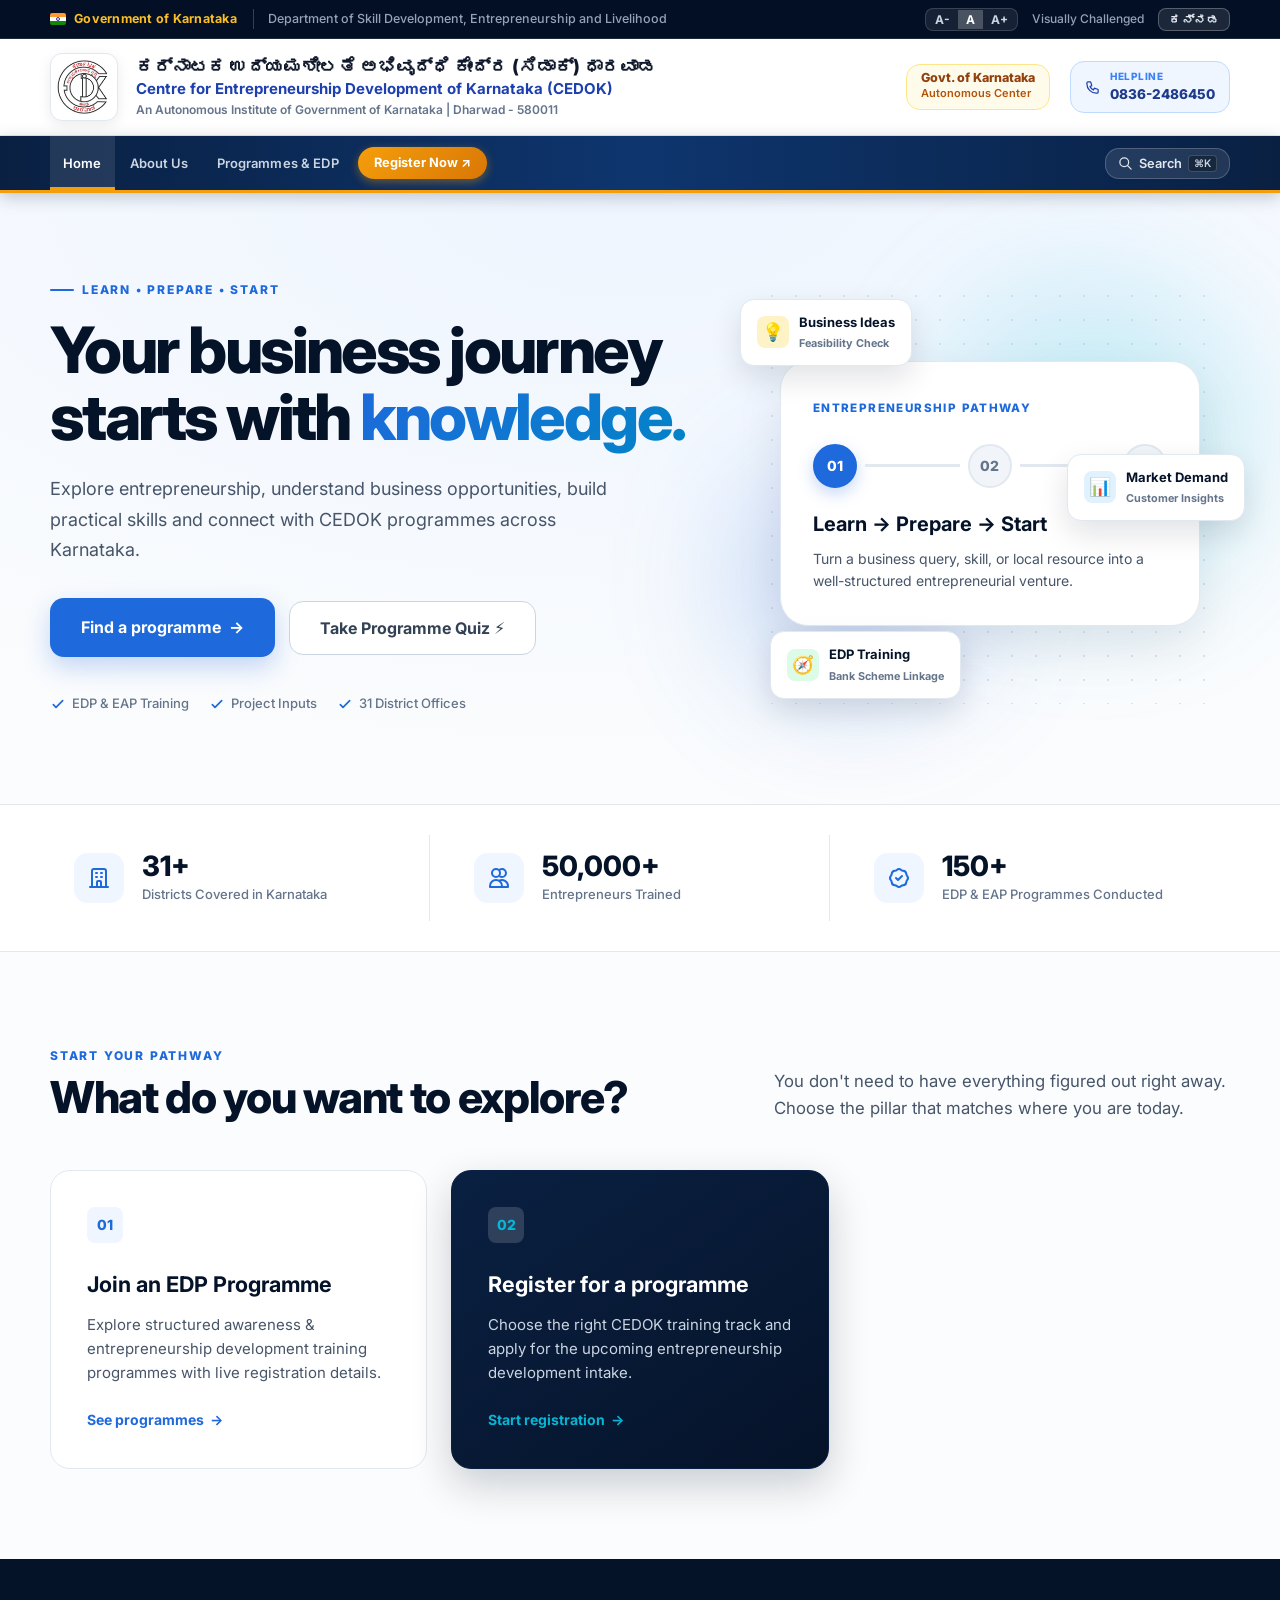
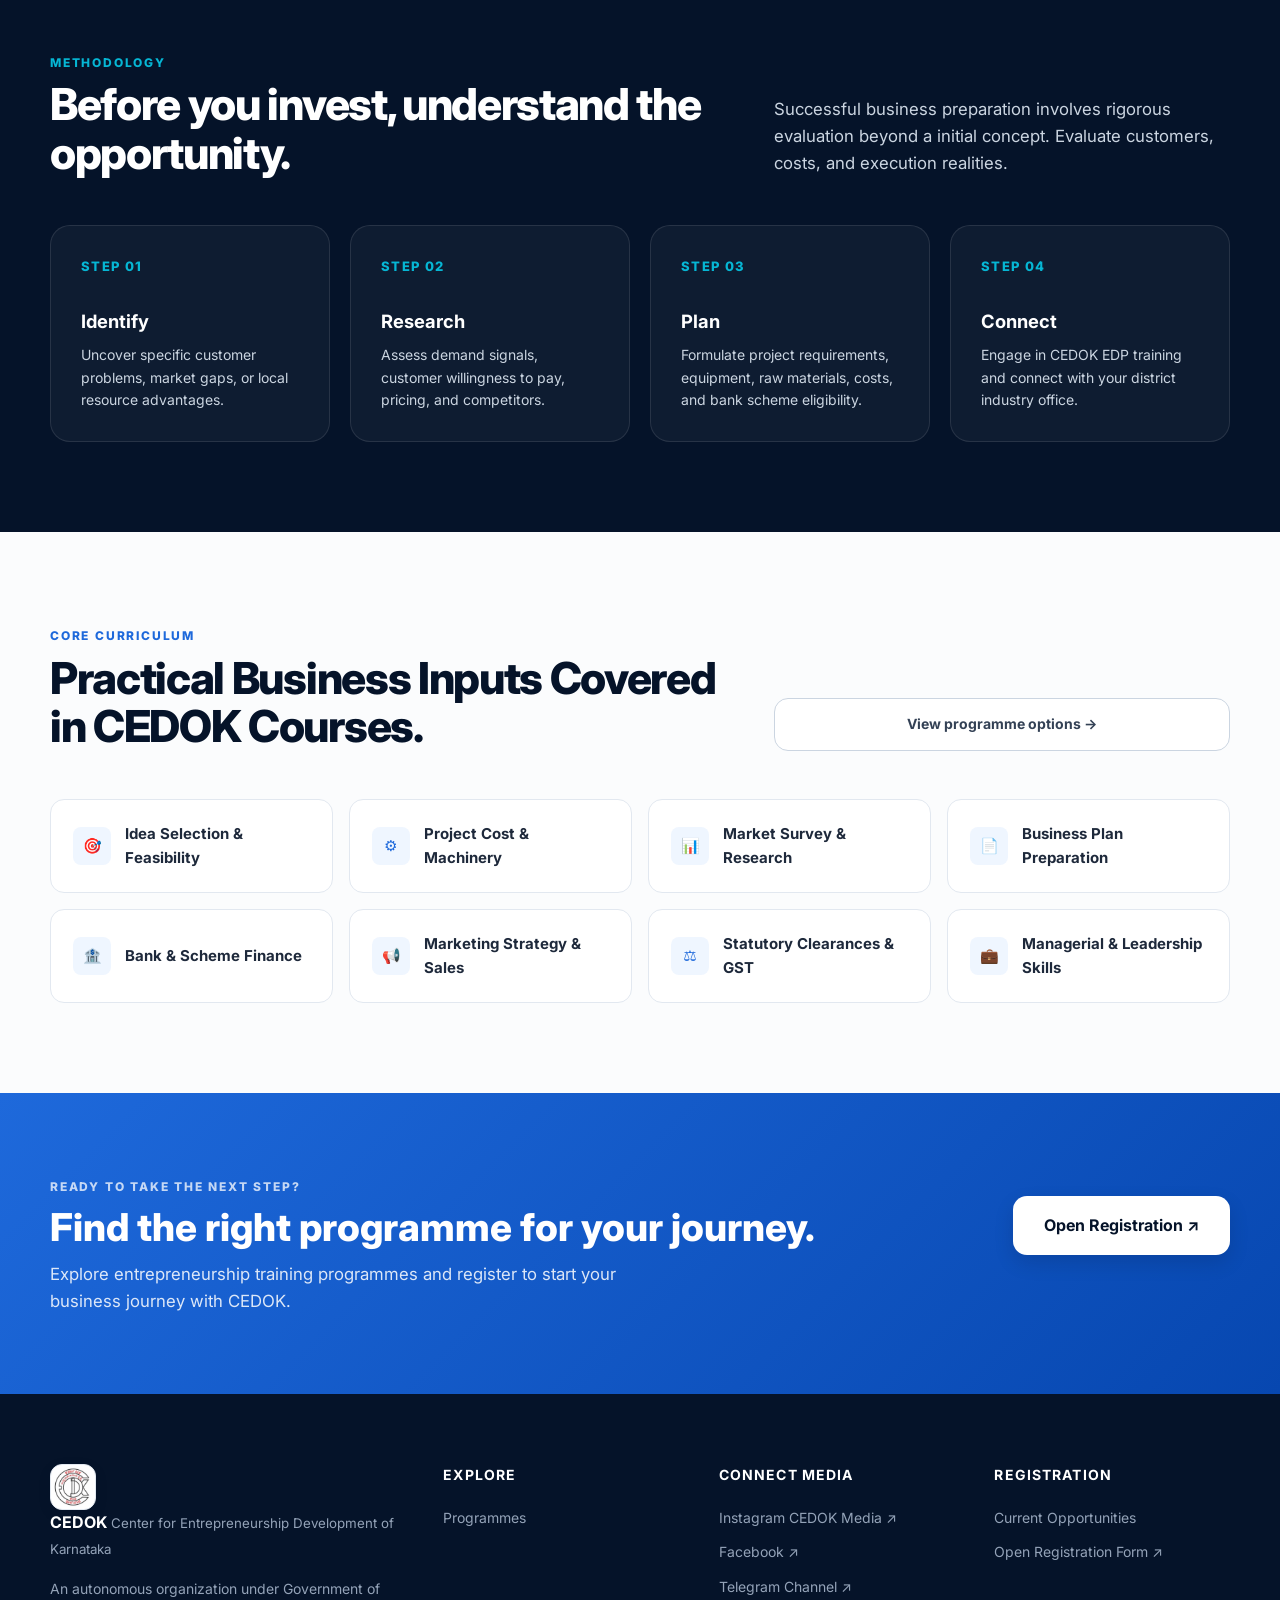
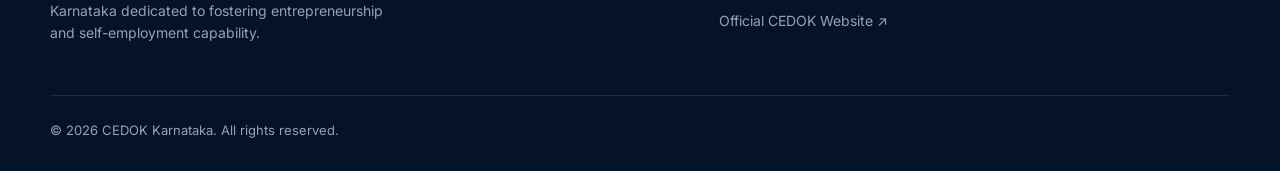
==== commit 9131a04e: "Refactor navigation and remove unused resources - Removed the login button from the header in `progr" ====
--- a/index.html
+++ b/index.html
@@ -32,10 +32,6 @@
         </div>
         <a href="#main-content" class="accessibility-link hidden-mobile" title="Screen Reader Access" data-kn="ದೃಷ್ಟಿ ವಿಕಲಚೇತನರಿಗೆ">Visually Challenged</a>
         <button type="button" id="langToggleBtn" class="lang-btn" title="Toggle Kannada / English">ಕನ್ನಡ</button>
-        <button type="button" class="gov-login-btn" id="loginBtn" title="Portal Staff Login">
-          <svg width="14" height="14" fill="none" stroke="currentColor" viewBox="0 0 24 24"><path stroke-linecap="round" stroke-linejoin="round" stroke-width="2" d="M11 16l-4-4m0 0l4-4m-4 4h14m-5 4v1a3 3 0 01-3 3H6a3 3 0 01-3-3V7a3 3 0 013-3h7a3 3 0 013 3v1"/></svg>
-          <span data-kn="ಲಾಗಿನ್">Login</span>
-        </button>
       </div>
     </div>
   </div>
@@ -77,69 +73,16 @@
     <div class="container gov-nav-inner">
       <button type="button" class="hamb" aria-label="Toggle navigation menu" aria-expanded="false">
         <span></span>
-        <small class="menu-label">MENU</small>
+        <span></span>
+        <span></span>
       </button>
 
       <ul class="menu">
         <li><a class="nav-link active" href="index.html" data-kn="ಮುಖ್ಯ ಪುಟ">Home</a></li>
         
-        <li class="has-dropdown">
-          <a class="nav-link" href="about.html" data-kn="ನಮ್ಮ ಬಗ್ಗೆ">
-            <span>About Us</span>
-            <svg class="drop-arrow" width="12" height="12" viewBox="0 0 24 24" fill="none" stroke="currentColor"><path stroke-linecap="round" stroke-linejoin="round" stroke-width="2.5" d="M19 9l-7 7-7-7"/></svg>
-          </a>
-          <ul class="dropdown-menu">
-            <li><a href="about.html#overview" data-kn="ಸಿಡಾಕ್ ಪರಿಚಯ">Overview & History</a></li>
-            <li><a href="about.html#governing" data-kn="ಆಡಳಿತ ಮಂಡಳಿ">Governing Council</a></li>
-            <li><a href="about.html#facilities" data-kn="ಸೌಲಭ್ಯಗಳು">Infrastructure & Facilities</a></li>
-            <li><a href="about.html#chart" data-kn="ಸಾಂಸ್ಥಿಕ ರಚನೆ">Organizational Chart</a></li>
-            <li><a href="about.html#registration" data-kn="ನೋಂದಣಿ ಪ್ರಮಾಣ ಪತ್ರ">Registration Certificate</a></li>
-          </ul>
-        </li>
-
-        <li class="has-dropdown">
-          <a class="nav-link" href="programmes.html" data-kn="ತರಬೇತಿ ಕಾರ್ಯಕ್ರಮಗಳು">
-            <span>Programmes & EDP</span>
-            <svg class="drop-arrow" width="12" height="12" viewBox="0 0 24 24" fill="none" stroke="currentColor"><path stroke-linecap="round" stroke-linejoin="round" stroke-width="2.5" d="M19 9l-7 7-7-7"/></svg>
-          </a>
-          <ul class="dropdown-menu">
-            <li><a href="programmes.html#motivation" data-kn="1 ದಿನ ಉದ್ಯಮಶೀಲತಾ ಪ್ರೇರಣಾ ಶಿಬಿರ">1-Day Motivation Camp</a></li>
-            <li><a href="programmes.html#awareness" data-kn="3 ದಿನಗಳ ತಿಳುವಳಿಕೆ ಕಾರ್ಯಕ್ರಮ (EAP)">3-Day Awareness (EAP)</a></li>
-            <li><a href="programmes.html#edp" data-kn="10 ದಿನಗಳ ಉದ್ಯಮಶೀಲತಾ ಅಭಿವೃದ್ಧಿ (EDP)">10-Day EDP Training</a></li>
-            <li><a href="programmes.html#sector" data-kn="ವಲಯಾಧಾರಿತ EDP ಕಾರ್ಯಕ್ರಮಗಳು">Sector Specific EDP (30 Days)</a></li>
-            <li><a href="programmes.html#mdp" data-kn="ನಿರ್ವಹಣಾ ಅಭಿವೃದ್ಧಿ ಕಾರ್ಯಕ್ರಮಗಳು">Management Development (MDP)</a></li>
-          </ul>
-        </li>
-
-        <li class="has-dropdown">
-          <a class="nav-link" href="opportunities.html" data-kn="ಯೋಜನೆಗಳು & ಸೇವೆಗಳು">
-            <span>Schemes & Policies</span>
-            <svg class="drop-arrow" width="12" height="12" viewBox="0 0 24 24" fill="none" stroke="currentColor"><path stroke-linecap="round" stroke-linejoin="round" stroke-width="2.5" d="M19 9l-7 7-7-7"/></svg>
-          </a>
-          <ul class="dropdown-menu">
-            <li><a href="opportunities.html#policy" data-kn="ಕೈಗಾರಿಕಾ ನೀತಿ 2025-30">Industrial Policy 2025-30</a></li>
-            <li><a href="opportunities.html#pmegp" data-kn="ಪಿ.ಎಂ.ಇ.ಜಿ.ಪಿ ಯೋಜನೆ">PMEGP Scheme</a></li>
-            <li><a href="opportunities.html#mudra" data-kn="ಮುದ್ರಾ ಯೋಜನೆ">Mudra Loan Scheme</a></li>
-            <li><a href="opportunities.html#standup" data-kn="ಸ್ಟ್ಯಾಂಡ್-ಅಪ್ ಇಂಡಿಯಾ">Stand-Up India</a></li>
-            <li><a href="opportunities.html#cgtmse" data-kn="CGTMSE ಕ್ರೆಡಿಟ್ ಗ್ಯಾರಂಟಿ">CGTMSE Guarantee</a></li>
-            <li><a href="opportunities.html#startup" data-kn="ಸ್ಟಾರ್ಟ್-ಅಪ್ ಪಾಲಿಸಿ">Karnataka Startup Policy</a></li>
-          </ul>
-        </li>
-
-        <li><a class="nav-link" href="districts.html" data-kn="ಜಿಲ್ಲಾ ಕಚೇರಿಗಳು">Districts (31)</a></li>
-
-        <li class="has-dropdown">
-          <a class="nav-link" href="resources.html" data-kn="ದಾಖಲೆಗಳು & RTI">
-            <span>Documents & RTI</span>
-            <svg class="drop-arrow" width="12" height="12" viewBox="0 0 24 24" fill="none" stroke="currentColor"><path stroke-linecap="round" stroke-linejoin="round" stroke-width="2.5" d="M19 9l-7 7-7-7"/></svg>
-          </a>
-          <ul class="dropdown-menu">
-            <li><a href="resources.html#budget" data-kn="ಆಯವ್ಯಯ 2026-27">Budget & Action Plan 2026-27</a></li>
-            <li><a href="resources.html#rti" data-kn="ಮಾಹಿತಿ ಹಕ್ಕು ಅಧಿನಿಯಮ (RTI)">RTI Act & Online Portal</a></li>
-            <li><a href="resources.html#reports" data-kn="ಪ್ರಗತಿ ವರದಿಗಳು">Progress Reports (2022-26)</a></li>
-            <li><a href="resources.html#downloads" data-kn="ಯೋಜನಾ ವರದಿಗಳು (PDFs)">Project Planning Guides (PDF)</a></li>
-          </ul>
-        </li>
+        <li><a class="nav-link" href="about.html" data-kn="ನಮ್ಮ ಬಗ್ಗೆ">About Us</a></li>
+
+        <li><a class="nav-link" href="programmes.html" data-kn="ತರಬೇತಿ ಕಾರ್ಯಕ್ರಮಗಳು">Programmes & EDP</a></li>
 
         <li class="nav-cta-item">
           <a class="pill-nav-gov" href="registration.html" data-kn="ನೋಂದಣಿ ↗">Register Now ↗</a>
@@ -156,7 +99,7 @@
     </div>
   </nav>
 
-  <main>
+  <main id="main-content">
     <!-- Hero Section -->
     <section class="hero">
       <div class="container hero-grid">
@@ -289,18 +232,11 @@
             <div class="card-link">See programmes <span>→</span></div>
           </a>
 
-          <a class="card featured" href="opportunities.html">
+          <a class="card featured" href="registration.html">
             <div class="card-number">02</div>
-            <h3>Explore Business Opportunities</h3>
-            <p>Learn how to evaluate market demand, customer needs, project feasibility, and local resource opportunities.</p>
-            <div class="card-link">Explore opportunities <span>→</span></div>
-          </a>
-
-          <a class="card" href="resources.html">
-            <div class="card-number">03</div>
-            <h3>Learn the Basics &amp; Worksheets</h3>
-            <p>Download practical starter guides and worksheets for business ideas, financial inputs, and market research.</p>
-            <div class="card-link">Browse resources <span>→</span></div>
+            <h3>Register for a programme</h3>
+            <p>Choose the right CEDOK training track and apply for the upcoming entrepreneurship development intake.</p>
+            <div class="card-link">Start registration <span>→</span></div>
           </a>
         </div>
       </div>
@@ -353,7 +289,7 @@
             <label>CORE CURRICULUM</label>
             <h2>Practical Business Inputs Covered in CEDOK Courses.</h2>
           </div>
-          <a class="btn secondary" href="resources.html">View starter resources →</a>
+          <a class="btn secondary" href="registration.html">View programme options →</a>
         </div>
 
         <div class="topics-grid">
@@ -398,12 +334,11 @@
       <div class="container cta-in">
         <div>
           <label>READY TO TAKE THE NEXT STEP?</label>
-          <h2>Find the programme or district office you need.</h2>
-          <p>Check registration opportunities or connect directly with the CEDOK office in your district.</p>
+          <h2>Find the right programme for your journey.</h2>
+          <p>Explore entrepreneurship training programmes and register to start your business journey with CEDOK.</p>
         </div>
         <div class="actions">
           <a class="btn white btn-lg" href="registration.html">Open Registration ↗</a>
-          <a class="btn outline btn-lg" href="districts.html">Find District Office</a>
         </div>
       </div>
     </section>
@@ -428,9 +363,6 @@
       <div class="footer-col">
         <h4>Explore</h4>
         <a href="programmes.html">Programmes</a>
-        <a href="opportunities.html">Opportunities</a>
-        <a href="districts.html">District Directory</a>
-        <a href="resources.html">Resource Downloads</a>
       </div>
 
       <div class="footer-col">
@@ -450,7 +382,6 @@
 
     <div class="container copyright">
       <span>© <span class="year"></span> CEDOK Karnataka. All rights reserved.</span>
-      <span>Verify official scheme details with the relevant district industrial center before committing capital.</span>
     </div>
   </footer>
 
--- a/assets/style.css
+++ b/assets/style.css
@@ -82,6 +82,11 @@
   -webkit-font-smoothing: antialiased;
 }
 
+:focus-visible {
+  outline: 3px solid rgba(30, 105, 219, 0.45);
+  outline-offset: 2px;
+}
+
 a {
   color: inherit;
   text-decoration: none;
@@ -107,7 +112,14 @@
    Karnataka Government Portal Header System (cedokdwd.karnataka.gov.in)
    -------------------------------------------------------------------------- */
 
-/* Tier 1: Top Utility & Accessibility Bar */
+/* Utility: Hide on mobile */
+.hidden-mobile {
+  display: flex;
+}
+
+/* ============================================================
+   TIER 1 — Top Government Identity & Accessibility Bar
+   ============================================================ */
 .gov-top-bar {
   background: #030f24;
   color: #cbd5e1;
@@ -196,28 +208,31 @@
   color: #fbbf24;
 }
 
-.gov-login-btn {
-  background: linear-gradient(135deg, rgba(245, 158, 11, 0.2), rgba(245, 158, 11, 0.4));
-  color: #fbbf24;
-  border: 1px solid rgba(245, 158, 11, 0.5);
-  padding: 3px 12px;
+/* Language toggle button */
+.lang-btn {
+  background: rgba(255, 255, 255, 0.1);
+  border: 1px solid rgba(255, 255, 255, 0.25);
+  color: #e2e8f0;
+  padding: 3px 10px;
   border-radius: var(--radius-sm);
   font-size: 0.75rem;
   font-weight: 700;
   cursor: pointer;
-  display: inline-flex;
-  align-items: center;
-  gap: 6px;
   transition: var(--transition-fast);
-}
-
-.gov-login-btn:hover {
-  background: #f59e0b;
-  color: #000000;
-  border-color: #f59e0b;
-}
-
-/* Tier 2: Main Branding Header Banner */
+  letter-spacing: 0.04em;
+}
+
+.lang-btn:hover {
+  background: rgba(255, 255, 255, 0.22);
+  color: #ffffff;
+  border-color: rgba(255, 255, 255, 0.5);
+}
+
+
+
+/* ============================================================
+   TIER 2 — Main Branding / Logo Header
+   ============================================================ */
 .gov-main-header {
   background: #ffffff;
   border-bottom: 1px solid #e2e8f0;
@@ -342,32 +357,37 @@
   color: #1e3a8a;
 }
 
-/* Tier 3: Main Navigation Banner Bar */
+/* ============================================================
+   TIER 3 — Main Sticky Navigation Bar
+   ============================================================ */
 .gov-nav-bar {
   position: sticky;
   top: 0;
   z-index: 90;
   background: linear-gradient(90deg, #092042 0%, #0e356e 50%, #092042 100%);
-  border-bottom: 3.5px solid #f59e0b;
-  box-shadow: 0 6px 20px rgba(5, 19, 41, 0.16);
+  border-bottom: 3px solid #f59e0b;
+  box-shadow: 0 4px 16px rgba(5, 19, 41, 0.22);
 }
 
 .gov-nav-inner {
-  height: 52px;
+  height: 54px;
   display: flex;
   align-items: center;
   justify-content: space-between;
   gap: 12px;
-}
-
+  position: relative;
+}
+
+/* Desktop nav menu list */
 .gov-nav-bar .menu {
   display: flex;
   align-items: center;
-  gap: 4px;
+  gap: 2px;
   list-style: none;
   margin: 0;
   padding: 0;
   height: 100%;
+  flex: 1;
 }
 
 .gov-nav-bar .menu > li {
@@ -379,52 +399,56 @@
 
 .gov-nav-bar .nav-link {
   height: 100%;
-  padding: 0 14px;
+  padding: 0 13px;
   display: inline-flex;
   align-items: center;
-  gap: 6px;
-  color: #e2e8f0;
-  font-size: 0.84375rem;
+  gap: 5px;
+  color: #cbd5e1;
+  font-size: 0.8125rem;
   font-weight: 600;
+  white-space: nowrap;
   text-decoration: none;
   transition: all var(--transition-fast);
   border-bottom: 3px solid transparent;
+  border-top: 3px solid transparent;
+  letter-spacing: 0.01em;
 }
 
 .gov-nav-bar .nav-link:hover,
 .gov-nav-bar .nav-link.active,
 .gov-nav-bar .has-dropdown:hover > .nav-link {
-  background: rgba(255, 255, 255, 0.12);
+  background: rgba(255, 255, 255, 0.1);
   color: #ffffff;
   border-bottom-color: #f59e0b;
 }
 
 .drop-arrow {
   transition: transform var(--transition-fast);
+  flex-shrink: 0;
 }
 
 .has-dropdown:hover .drop-arrow {
   transform: rotate(180deg);
 }
 
-/* Dropdown Menu Styles */
+/* Dropdown Menu */
 .dropdown-menu {
   position: absolute;
-  top: 100%;
+  top: calc(100% + 1px);
   left: 0;
-  min-width: 250px;
+  min-width: 240px;
   background: #ffffff;
-  border: 1px solid #cbd5e1;
-  border-radius: var(--radius-md);
-  box-shadow: 0 14px 35px rgba(5, 19, 41, 0.2);
+  border: 1px solid #e2e8f0;
+  border-radius: 0 0 var(--radius-md) var(--radius-md);
+  box-shadow: 0 12px 30px rgba(5, 19, 41, 0.18);
   list-style: none;
-  padding: 8px 0;
+  padding: 6px 0;
   margin: 0;
   opacity: 0;
   visibility: hidden;
-  transform: translateY(10px);
-  transition: all var(--transition-fast);
-  z-index: 120;
+  transform: translateY(6px);
+  transition: opacity var(--transition-fast), transform var(--transition-fast), visibility var(--transition-fast);
+  z-index: 200;
 }
 
 .has-dropdown:hover .dropdown-menu,
@@ -439,105 +463,130 @@
 }
 
 .dropdown-menu a {
-  display: block;
-  padding: 10px 18px;
+  display: flex;
+  align-items: center;
+  padding: 9px 16px;
   color: #1e293b;
   font-size: 0.8125rem;
-  font-weight: 600;
+  font-weight: 500;
   text-decoration: none;
   transition: all var(--transition-fast);
   border-left: 3px solid transparent;
+  gap: 8px;
 }
 
 .dropdown-menu a:hover {
-  background: #f0f7ff;
+  background: #eff6ff;
   color: #1d4ed8;
   border-left-color: #2563eb;
-  padding-left: 22px;
+  padding-left: 20px;
+}
+
+/* Register Now CTA pill in nav */
+.nav-cta-item {
+  margin-left: 4px;
 }
 
 .pill-nav-gov {
   background: linear-gradient(135deg, #f59e0b, #d97706);
   color: #ffffff !important;
-  padding: 7px 16px !important;
+  padding: 6px 16px !important;
   border-radius: var(--radius-full);
   font-weight: 700;
-  font-size: 0.8125rem;
-  box-shadow: 0 4px 12px rgba(245, 158, 11, 0.35);
+  font-size: 0.8rem;
+  box-shadow: 0 3px 10px rgba(245, 158, 11, 0.4);
   display: inline-flex;
   align-items: center;
-  gap: 6px;
+  gap: 5px;
   text-decoration: none;
   transition: var(--transition-fast);
+  white-space: nowrap;
 }
 
 .pill-nav-gov:hover {
   background: linear-gradient(135deg, #fbbf24, #f59e0b);
-  box-shadow: 0 6px 18px rgba(245, 158, 11, 0.5);
+  box-shadow: 0 5px 16px rgba(245, 158, 11, 0.55);
   transform: translateY(-1px);
 }
 
+/* Right-side action buttons in nav */
 .nav-right-actions {
   display: flex;
   align-items: center;
-  gap: 10px;
+  gap: 8px;
+  flex-shrink: 0;
 }
 
 .search-trigger-btn {
   background: rgba(255, 255, 255, 0.1);
   border: 1px solid rgba(255, 255, 255, 0.2);
-  color: #ffffff;
+  color: #e2e8f0;
   padding: 6px 12px;
   border-radius: var(--radius-md);
-  font-size: 0.8125rem;
+  font-size: 0.8rem;
   font-weight: 600;
   display: inline-flex;
   align-items: center;
   gap: 6px;
   cursor: pointer;
   transition: var(--transition-fast);
+  white-space: nowrap;
 }
 
 .search-trigger-btn:hover {
-  background: rgba(255, 255, 255, 0.22);
+  background: rgba(255, 255, 255, 0.18);
+  color: #ffffff;
   border-color: #f59e0b;
 }
 
 .search-trigger-btn kbd {
-  background: rgba(0, 0, 0, 0.25);
-  border: 1px solid rgba(255, 255, 255, 0.2);
+  background: rgba(0, 0, 0, 0.3);
+  border: 1px solid rgba(255, 255, 255, 0.18);
   border-radius: 4px;
-  padding: 1px 4px;
+  padding: 1px 5px;
   font-size: 0.65rem;
-  color: #f1f5f9;
-}
-
-.pill-nav {
-  background: linear-gradient(135deg, var(--navy-deep), var(--navy-surface));
-  color: var(--white) !important;
-  padding: 10px 20px !important;
-  border-radius: var(--radius-md);
-  box-shadow: 0 6px 18px rgba(5, 19, 41, 0.15);
-  font-weight: 700;
-  display: inline-flex;
-  align-items: center;
-  gap: 6px;
-  transition: var(--transition-fast);
-}
-
-.pill-nav:hover {
-  transform: translateY(-2px);
-  box-shadow: 0 10px 24px rgba(5, 19, 41, 0.25);
-}
-
+  color: #cbd5e1;
+  font-family: inherit;
+}
+
+/* Hamburger menu button — visible on mobile only */
 .hamb {
   display: none;
-  border: 0;
-  background: transparent;
-  font-size: 1.6rem;
-  color: var(--navy-deep);
+  flex-direction: column;
+  justify-content: center;
+  align-items: center;
+  gap: 5px;
+  width: 40px;
+  height: 40px;
+  border: 1px solid rgba(255,255,255,0.25);
+  background: rgba(255,255,255,0.08);
+  border-radius: var(--radius-sm);
   cursor: pointer;
-  padding: 6px;
+  padding: 8px;
+  flex-shrink: 0;
+  transition: var(--transition-fast);
+}
+
+.hamb span {
+  display: block;
+  width: 20px;
+  height: 2px;
+  background: #e2e8f0;
+  border-radius: 2px;
+  transition: var(--transition-fast);
+}
+
+.hamb:hover {
+  background: rgba(255,255,255,0.16);
+  border-color: #f59e0b;
+}
+
+.hamb:hover span {
+  background: #ffffff;
+}
+
+.menu-label {
+  display: none;
 }
 
 /* --------------------------------------------------------------------------
@@ -1420,6 +1469,14 @@
   gap: 24px;
 }
 
+.opportunity-grid,
+.resource-grid {
+  display: grid;
+  grid-template-columns: repeat(2, minmax(0, 1fr));
+  gap: 24px;
+}
+
+.opportunity-card,
 .resource-card {
   background: var(--white);
   border: 1px solid var(--slate-200);
@@ -1428,6 +1485,117 @@
   display: flex;
   flex-direction: column;
   transition: var(--transition-normal);
+}
+
+.opportunity-card:hover,
+.resource-card:hover {
+  border-color: var(--primary);
+  box-shadow: 0 16px 40px rgba(5, 19, 41, 0.08);
+  transform: translateY(-4px);
+}
+
+.opportunity-card h2,
+.resource-card h2 {
+  font-size: 1.3rem;
+  font-weight: 700;
+  color: var(--navy-deep);
+  margin-bottom: 10px;
+}
+
+.opportunity-card p,
+.resource-card p {
+  font-size: 0.875rem;
+  color: var(--slate-600);
+  line-height: 1.6;
+  margin-bottom: 24px;
+}
+
+.opportunity-card ul,
+.resource-card ul {
+  list-style: none;
+  display: grid;
+  gap: 10px;
+  margin-bottom: 26px;
+}
+
+.opportunity-card li,
+.resource-card li {
+  display: flex;
+  align-items: flex-start;
+  gap: 10px;
+  color: var(--slate-700);
+  font-size: 0.84375rem;
+  line-height: 1.55;
+}
+
+.opportunity-card li svg,
+.resource-card li svg {
+  color: var(--primary);
+  margin-top: 2px;
+  flex-shrink: 0;
+}
+
+.resource-type {
+  display: inline-flex;
+  align-items: center;
+  gap: 6px;
+  background: #fee2e2;
+  color: #dc2626;
+  font-size: 0.725rem;
+  font-weight: 800;
+  padding: 4px 10px;
+  border-radius: var(--radius-sm);
+  margin-bottom: 16px;
+  align-self: flex-start;
+}
+
+.resource-actions {
+  margin-top: auto;
+  display: flex;
+  align-items: center;
+  gap: 12px;
+}
+
+.feasibility-checklist {
+  list-style: none;
+  display: grid;
+  gap: 12px;
+  margin-top: 24px;
+}
+
+.feasibility-checklist li {
+  display: flex;
+  align-items: flex-start;
+  gap: 10px;
+  background: var(--white);
+  border: 1px solid var(--slate-200);
+  border-radius: var(--radius-md);
+  padding: 16px 18px;
+  color: var(--slate-700);
+  font-size: 0.875rem;
+}
+
+.feasibility-checklist li::before {
+  content: "✓";
+  color: var(--primary);
+  font-weight: 800;
+  margin-top: 1px;
+}
+
+.checklist-wrap {
+  display: grid;
+  grid-template-columns: repeat(2, minmax(0, 1fr));
+  gap: 20px;
+}
+
+.resource-card h3,
+.opportunity-card h3 {
+  font-size: 0.95rem;
+  font-weight: 800;
+  letter-spacing: 0.06em;
+  color: var(--primary);
+  text-transform: uppercase;
+  margin-bottom: 12px;
 }
 
 .resource-card:hover {
@@ -1841,33 +2009,139 @@
     padding: 10px 0;
   }
 
-  .nav {
-    height: 70px;
-  }
-
+  /* Hide elements marked as desktop-only on mobile */
+  .hidden-mobile {
+    display: none !important;
+  }
+
+  /* Hide top bar dept tag & accessibility link on very small screens */
+  .gov-dept-tag,
+  .accessibility-link {
+    display: none !important;
+  }
+
+  /* Compact top bar on mobile */
+  .gov-top-bar-inner {
+    min-height: 34px;
+  }
+
+  /* Compact branding on mobile */
+  .gov-main-header {
+    padding: 10px 0;
+  }
+
+  .logo-box {
+    width: 52px;
+    height: 52px;
+  }
+
+  .gov-title-stack .kn-title {
+    font-size: 0.875rem;
+  }
+
+  .gov-title-stack .en-title {
+    font-size: 0.75rem;
+  }
+
+  .gov-title-stack .gov-sub-tag {
+    display: none;
+  }
+
+  /* Show hamburger, hide desktop nav */
   .hamb {
-    display: block;
-  }
-
-  .menu {
+    display: flex;
+  }
+
+  .gov-nav-bar .menu {
     display: none;
     position: absolute;
-    top: 70px;
+    top: 100%;
     left: 0;
     right: 0;
-    background: var(--white);
-    padding: 20px;
-    border-bottom: 1px solid var(--slate-200);
-    box-shadow: 0 20px 40px rgba(0, 0, 0, 0.1);
+    background: #0a2042;
+    padding: 12px 0 16px;
+    border-bottom: 3px solid #f59e0b;
+    box-shadow: 0 16px 40px rgba(0, 0, 0, 0.3);
     flex-direction: column;
     align-items: stretch;
-    gap: 16px;
-  }
-
-  .menu.open {
+    gap: 0;
+    height: auto;
+    z-index: 200;
+  }
+
+  .gov-nav-bar .menu.open {
     display: flex;
   }
 
+  .gov-nav-bar .menu > li {
+    height: auto;
+    width: 100%;
+  }
+
+  .gov-nav-bar .nav-link {
+    height: auto;
+    padding: 11px 20px;
+    border-bottom: 1px solid rgba(255,255,255,0.07);
+    border-top: none;
+    width: 100%;
+    font-size: 0.875rem;
+  }
+
+  .gov-nav-bar .nav-link.active,
+  .gov-nav-bar .nav-link:hover {
+    background: rgba(255,255,255,0.1);
+    border-bottom-color: rgba(255,255,255,0.07);
+    border-left: 3px solid #f59e0b;
+    padding-left: 17px;
+  }
+
+  /* Mobile dropdowns expand inline */
+  .dropdown-menu {
+    position: static;
+    opacity: 1;
+    visibility: visible;
+    transform: none;
+    box-shadow: none;
+    border: none;
+    border-radius: 0;
+    background: rgba(255,255,255,0.05);
+    display: none;
+    padding: 0;
+  }
+
+  .has-dropdown.open .dropdown-menu {
+    display: block;
+  }
+
+  .dropdown-menu a {
+    padding: 9px 20px 9px 32px;
+    color: #94a3b8;
+    font-size: 0.8125rem;
+    border-left: none;
+  }
+
+  .dropdown-menu a:hover {
+    background: rgba(255,255,255,0.08);
+    color: #ffffff;
+    border-left: none;
+    padding-left: 32px;
+  }
+
+  .nav-right-actions {
+    display: none;
+  }
+
+  .nav-cta-item {
+    padding: 10px 20px;
+    margin-left: 0;
+  }
+
+  .pill-nav-gov {
+    display: inline-flex;
+    padding: 8px 18px !important;
+  }
+
+  /* Content grids go single column */
   .search-trigger-btn span {
     display: none;
   }
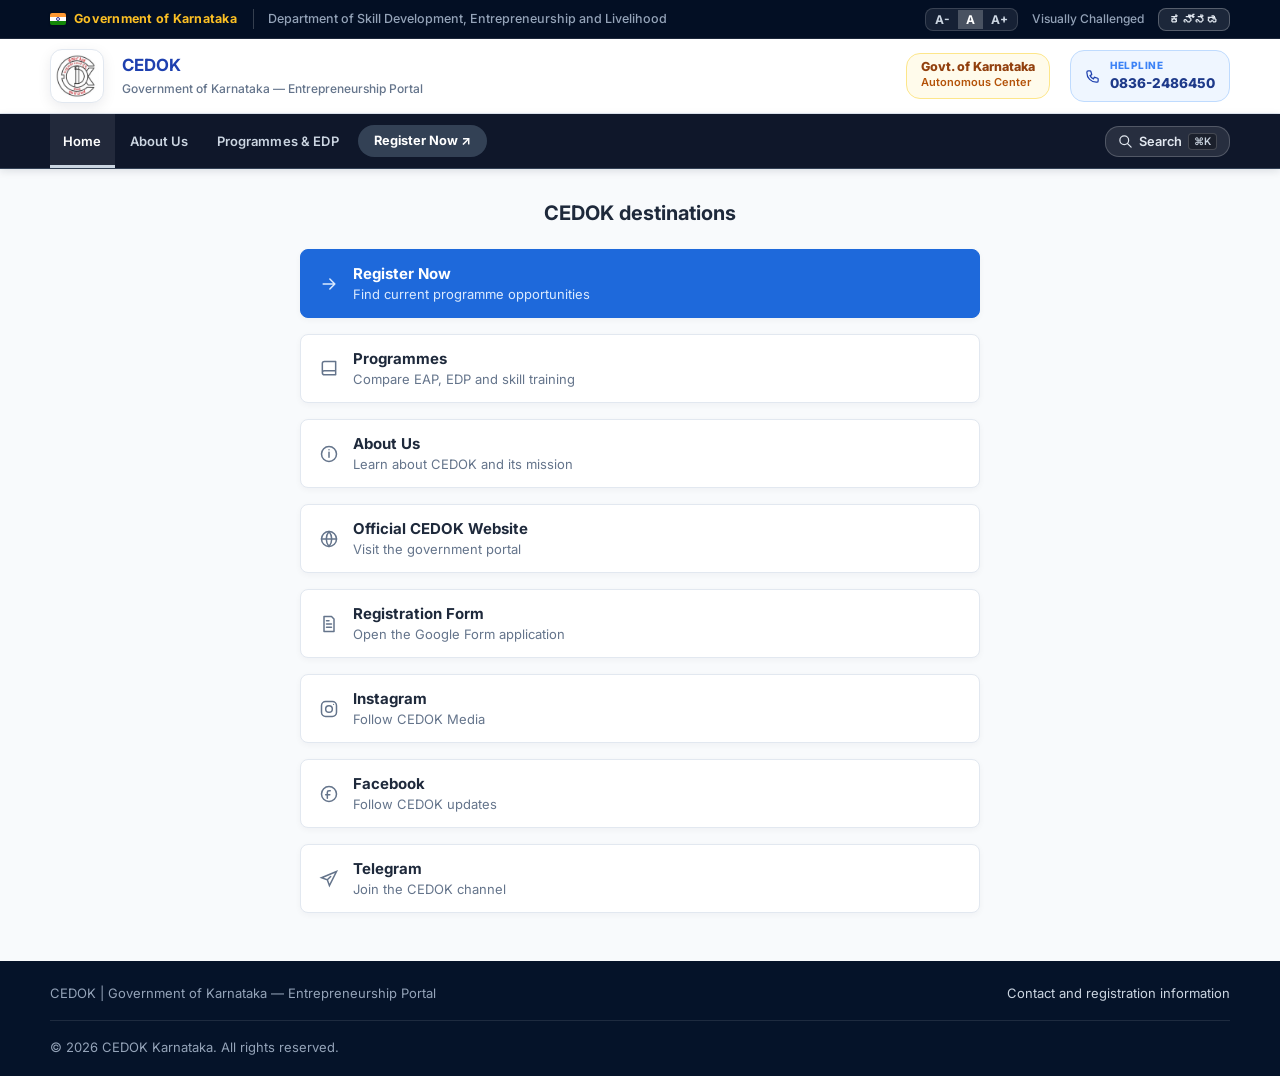
==== commit b96ae74e: "feat: enhance homepage layout with new branding header, navigation bar, and link hub" ====
--- a/index.html
+++ b/index.html
@@ -37,16 +37,15 @@
   </div>
 
   <!-- Main Branding Header (Tier 2) -->
-  <header class="gov-main-header">
+  <header class="gov-main-header home-brand-header">
     <div class="container gov-branding-inner">
       <a class="gov-brand-wrap" href="index.html" title="CEDOK Dharwad Homepage">
         <div class="logo-box">
           <img src="assets/logo.jpeg" alt="CEDOK Logo" class="brand-logo-img">
         </div>
         <div class="gov-title-stack">
-          <h1 class="kn-title" data-kn="ಕರ್ನಾಟಕ ಉದ್ಯಮಶೀಲತೆ ಅಭಿವೃದ್ಧಿ ಕೇಂದ್ರ (ಸಿಡಾಕ್) ಧಾರವಾಡ">ಕರ್ನಾಟಕ ಉದ್ಯಮಶೀಲತೆ ಅಭಿವೃದ್ಧಿ ಕೇಂದ್ರ (ಸಿಡಾಕ್) ಧಾರವಾಡ</h1>
-          <h2 class="en-title" data-kn="Centre for Entrepreneurship Development of Karnataka">Centre for Entrepreneurship Development of Karnataka (CEDOK)</h2>
-          <p class="gov-sub-tag" data-kn="ಕರ್ನಾಟಕ ಸರ್ಕಾರದ ಸ್ವಾಯತ್ತ ಸಂಸ್ಥೆ • ಧಾರವಾಡ">An Autonomous Institute of Government of Karnataka | Dharwad - 580011</p>
+          <h1 class="en-title" data-kn="ಕರ್ನಾಟಕ ಉದ್ಯಮಶೀಲತೆ ಅಭಿವೃದ್ಧಿ ಕೇಂದ್ರ (ಸಿಡಾಕ್)">CEDOK</h1>
+          <p class="gov-sub-tag" data-kn="ಕರ್ನಾಟಕ ಸರ್ಕಾರ — ಉದ್ಯಮಶೀಲತೆ ಪೋರ್ಟಲ್">Government of Karnataka — Entrepreneurship Portal</p>
         </div>
       </a>
       
@@ -69,7 +68,7 @@
   </header>
 
   <!-- Navigation Banner Bar (Tier 3) -->
-  <nav class="gov-nav-bar">
+  <nav class="gov-nav-bar home-nav-bar">
     <div class="container gov-nav-inner">
       <button type="button" class="hamb" aria-label="Toggle navigation menu" aria-expanded="false">
         <span></span>
@@ -100,286 +99,53 @@
   </nav>
 
   <main id="main-content">
-    <!-- Hero Section -->
-    <section class="hero">
-      <div class="container hero-grid">
-        <div>
-          <div class="eyebrow">
-            <i></i> <span data-kn="ಕಲಿಯಿರಿ • ಸಿದ್ಧರಾಗಿ • ಪ್ರಾರಂಭಿಸಿ">LEARN • PREPARE • START</span>
-          </div>
-          <h1 data-kn="ನಿಮ್ಮ ಉದ್ಯಮದ ಪಯಣ ಜ್ಞಾನದಿಂದ ಪ್ರಾರಂಭವಾಗುತ್ತದೆ.">Your business journey starts with <em>knowledge.</em></h1>
-          <p class="lead" data-kn="ಕರ್ನಾಟಕದಾದ್ಯಂತ CEDOK ಕಾರ್ಯಕ್ರಮಗಳೊಂದಿಗೆ ಸಂಪರ್ಕ ಸಾಧಿಸಿ, ಉದ್ಯಮಶೀಲತೆಯ ಜ್ಞಾನ, ಯೋಜನೆ ತಯಾರಿಕೆ ಮತ್ತು ಕೌಶಲ್ಯಗಳನ್ನು ಬೆಳೆಸಿಕೊಳ್ಳಿ.">
-            Explore entrepreneurship, understand business opportunities, build practical skills and connect with CEDOK programmes across Karnataka.
-          </p>
-
-          <div class="actions">
-            <a class="btn primary btn-lg" href="registration.html">Find a programme <span>→</span></a>
-            <button type="button" class="btn secondary btn-lg launch-quiz-btn">Take Programme Quiz ⚡</button>
-          </div>
-
-          <div class="micro">
-            <div class="micro-item">
-              <svg width="16" height="16" fill="none" stroke="currentColor" viewBox="0 0 24 24"><path stroke-linecap="round" stroke-linejoin="round" stroke-width="2.5" d="M5 13l4 4L19 7"/></svg>
-              <span>EDP &amp; EAP Training</span>
-            </div>
-            <div class="micro-item">
-              <svg width="16" height="16" fill="none" stroke="currentColor" viewBox="0 0 24 24"><path stroke-linecap="round" stroke-linejoin="round" stroke-width="2.5" d="M5 13l4 4L19 7"/></svg>
-              <span>Project Inputs</span>
-            </div>
-            <div class="micro-item">
-              <svg width="16" height="16" fill="none" stroke="currentColor" viewBox="0 0 24 24"><path stroke-linecap="round" stroke-linejoin="round" stroke-width="2.5" d="M5 13l4 4L19 7"/></svg>
-              <span>31 District Offices</span>
-            </div>
-          </div>
-        </div>
-
-        <div class="hero-art">
-          <div class="grid-bg"></div>
-          <div class="glow g1"></div>
-          <div class="glow g2"></div>
-
-          <div class="glass-card">
-            <span class="tag">ENTREPRENEURSHIP PATHWAY</span>
-            <div class="steps">
-              <span class="step-dot on">01</span>
-              <span class="step-line"></span>
-              <span class="step-dot">02</span>
-              <span class="step-line"></span>
-              <span class="step-dot">03</span>
-            </div>
-            <h3>Learn → Prepare → Start</h3>
-            <p>Turn a business query, skill, or local resource into a well-structured entrepreneurial venture.</p>
-          </div>
-
-          <div class="float-badge f1">
-            <div class="float-icon">💡</div>
-            <div>
-              <strong>Business Ideas</strong>
-              <small>Feasibility Check</small>
-            </div>
-          </div>
-
-          <div class="float-badge f2">
-            <div class="float-icon">📊</div>
-            <div>
-              <strong>Market Demand</strong>
-              <small>Customer Insights</small>
-            </div>
-          </div>
-
-          <div class="float-badge f3">
-            <div class="float-icon">🧭</div>
-            <div>
-              <strong>EDP Training</strong>
-              <small>Bank Scheme Linkage</small>
-            </div>
-          </div>
-        </div>
-      </div>
-    </section>
-
-    <!-- Animated Statistics Banner -->
-    <section class="stats">
-      <div class="container stats-grid">
-        <div class="stat-box">
-          <div class="stat-icon">
-            <svg width="24" height="24" fill="none" stroke="currentColor" viewBox="0 0 24 24"><path stroke-linecap="round" stroke-linejoin="round" stroke-width="2" d="M19 21V5a2 2 0 00-2-2H7a2 2 0 00-2 2v16m14 0h2m-2 0h-5m-9 0H3m2 0h5M9 7h1m-1 4h1m4-4h1m-1 4h1m-5 10v-5a1 1 0 011-1h2a1 1 0 011 1v5m-4 0h4"/></svg>
-          </div>
-          <div>
-            <div class="stat-number" data-count="31">31</div>
-            <div class="stat-label">Districts Covered in Karnataka</div>
-          </div>
-        </div>
-
-        <div class="stat-box">
-          <div class="stat-icon">
-            <svg width="24" height="24" fill="none" stroke="currentColor" viewBox="0 0 24 24"><path stroke-linecap="round" stroke-linejoin="round" stroke-width="2" d="M12 4.354a4 4 0 110 5.292M15 21H3v-1a6 6 0 0112 0v1zm0 0h6v-1a6 6 0 00-9-5.197M13 7a4 4 0 11-8 0 4 4 0 018 0z"/></svg>
-          </div>
-          <div>
-            <div class="stat-number" data-count="50000">50,000+</div>
-            <div class="stat-label">Entrepreneurs Trained</div>
-          </div>
-        </div>
-
-        <div class="stat-box">
-          <div class="stat-icon">
-            <svg width="24" height="24" fill="none" stroke="currentColor" viewBox="0 0 24 24"><path stroke-linecap="round" stroke-linejoin="round" stroke-width="2" d="M9 12l2 2 4-4M7.835 4.697a3.42 3.42 0 001.946-.806 3.42 3.42 0 014.438 0 3.42 3.42 0 001.946.806 3.42 3.42 0 013.138 3.138 3.42 3.42 0 00.806 1.946 3.42 3.42 0 010 4.438 3.42 3.42 0 00-.806 1.946 3.42 3.42 0 01-3.138 3.138 3.42 3.42 0 00-1.946.806 3.42 3.42 0 01-4.438 0 3.42 3.42 0 00-1.946-.806 3.42 3.42 0 01-3.138-3.138 3.42 3.42 0 00-.806-1.946 3.42 3.42 0 010-4.438 3.42 3.42 0 00.806-1.946 3.42 3.42 0 013.138-3.138z"/></svg>
-          </div>
-          <div>
-            <div class="stat-number" data-count="150">150+</div>
-            <div class="stat-label">EDP &amp; EAP Programmes Conducted</div>
-          </div>
-        </div>
-      </div>
-    </section>
-
-    <!-- Interactive Exploration Section -->
-    <section class="section">
+    <section class="home-links" aria-labelledby="home-links-title">
       <div class="container">
-        <div class="section-head">
-          <div>
-            <label>START YOUR PATHWAY</label>
-            <h2>What do you want to explore?</h2>
-          </div>
-          <p>You don't need to have everything figured out right away. Choose the pillar that matches where you are today.</p>
-        </div>
-
-        <div class="cards-grid">
-          <a class="card" href="programmes.html">
-            <div class="card-number">01</div>
-            <h3>Join an EDP Programme</h3>
-            <p>Explore structured awareness &amp; entrepreneurship development training programmes with live registration details.</p>
-            <div class="card-link">See programmes <span>→</span></div>
+        <h1 id="home-links-title">CEDOK destinations</h1>
+        <div class="home-link-stack">
+          <a class="home-link-card home-link-primary" href="registration.html">
+            <svg aria-hidden="true" width="20" height="20" fill="none" stroke="currentColor" viewBox="0 0 24 24"><path stroke-linecap="round" stroke-linejoin="round" stroke-width="1.8" d="M5 12h14m-6-6 6 6-6 6"/></svg>
+            <span><strong>Register Now</strong><small>Find current programme opportunities</small></span>
           </a>
-
-          <a class="card featured" href="registration.html">
-            <div class="card-number">02</div>
-            <h3>Register for a programme</h3>
-            <p>Choose the right CEDOK training track and apply for the upcoming entrepreneurship development intake.</p>
-            <div class="card-link">Start registration <span>→</span></div>
+          <a class="home-link-card" href="programmes.html">
+            <svg aria-hidden="true" width="20" height="20" fill="none" stroke="currentColor" viewBox="0 0 24 24"><path stroke-linecap="round" stroke-linejoin="round" stroke-width="1.8" d="M4 5.5A2.5 2.5 0 016.5 3H20v16H6.5A2.5 2.5 0 014 16.5v-11zM4 16.5A2.5 2.5 0 016.5 14H20"/></svg>
+            <span><strong>Programmes</strong><small>Compare EAP, EDP and skill training</small></span>
           </a>
-        </div>
-      </div>
-    </section>
-
-    <!-- Process Section -->
-    <section class="dark-section">
-      <div class="container">
-        <div class="section-head">
-          <div>
-            <label>METHODOLOGY</label>
-            <h2>Before you invest, understand the opportunity.</h2>
-          </div>
-          <p>Successful business preparation involves rigorous evaluation beyond a initial concept. Evaluate customers, costs, and execution realities.</p>
-        </div>
-
-        <div class="process-grid">
-          <div class="process-card">
-            <span class="process-step">STEP 01</span>
-            <h3>Identify</h3>
-            <p>Uncover specific customer problems, market gaps, or local resource advantages.</p>
-          </div>
-
-          <div class="process-card">
-            <span class="process-step">STEP 02</span>
-            <h3>Research</h3>
-            <p>Assess demand signals, customer willingness to pay, pricing, and competitors.</p>
-          </div>
-
-          <div class="process-card">
-            <span class="process-step">STEP 03</span>
-            <h3>Plan</h3>
-            <p>Formulate project requirements, equipment, raw materials, costs, and bank scheme eligibility.</p>
-          </div>
-
-          <div class="process-card">
-            <span class="process-step">STEP 04</span>
-            <h3>Connect</h3>
-            <p>Engage in CEDOK EDP training and connect with your district industry office.</p>
-          </div>
-        </div>
-      </div>
-    </section>
-
-    <!-- Topics Grid -->
-    <section class="section">
-      <div class="container">
-        <div class="section-head">
-          <div>
-            <label>CORE CURRICULUM</label>
-            <h2>Practical Business Inputs Covered in CEDOK Courses.</h2>
-          </div>
-          <a class="btn secondary" href="registration.html">View programme options →</a>
-        </div>
-
-        <div class="topics-grid">
-          <div class="topic-item">
-            <div class="topic-icon">🎯</div>
-            <span>Idea Selection &amp; Feasibility</span>
-          </div>
-          <div class="topic-item">
-            <div class="topic-icon">⚙️</div>
-            <span>Project Cost &amp; Machinery</span>
-          </div>
-          <div class="topic-item">
-            <div class="topic-icon">📊</div>
-            <span>Market Survey &amp; Research</span>
-          </div>
-          <div class="topic-item">
-            <div class="topic-icon">📄</div>
-            <span>Business Plan Preparation</span>
-          </div>
-          <div class="topic-item">
-            <div class="topic-icon">🏦</div>
-            <span>Bank &amp; Scheme Finance</span>
-          </div>
-          <div class="topic-item">
-            <div class="topic-icon">📢</div>
-            <span>Marketing Strategy &amp; Sales</span>
-          </div>
-          <div class="topic-item">
-            <div class="topic-icon">⚖️</div>
-            <span>Statutory Clearances &amp; GST</span>
-          </div>
-          <div class="topic-item">
-            <div class="topic-icon">💼</div>
-            <span>Managerial &amp; Leadership Skills</span>
-          </div>
-        </div>
-      </div>
-    </section>
-
-    <!-- Call to Action -->
-    <section class="cta">
-      <div class="container cta-in">
-        <div>
-          <label>READY TO TAKE THE NEXT STEP?</label>
-          <h2>Find the right programme for your journey.</h2>
-          <p>Explore entrepreneurship training programmes and register to start your business journey with CEDOK.</p>
-        </div>
-        <div class="actions">
-          <a class="btn white btn-lg" href="registration.html">Open Registration ↗</a>
+          <a class="home-link-card" href="about.html">
+            <svg aria-hidden="true" width="20" height="20" fill="none" stroke="currentColor" viewBox="0 0 24 24"><circle cx="12" cy="12" r="9" stroke-width="1.8"/><path stroke-linecap="round" stroke-width="1.8" d="M12 10v6m0-9h.01"/></svg>
+            <span><strong>About Us</strong><small>Learn about CEDOK and its mission</small></span>
+          </a>
+          <a class="home-link-card" target="_blank" href="https://cedokdwd.karnataka.gov.in/en">
+            <svg aria-hidden="true" width="20" height="20" fill="none" stroke="currentColor" viewBox="0 0 24 24"><circle cx="12" cy="12" r="9" stroke-width="1.8"/><path stroke-linecap="round" stroke-width="1.8" d="M3 12h18M12 3a14 14 0 010 18M12 3a14 14 0 000 18"/></svg>
+            <span><strong>Official CEDOK Website</strong><small>Visit the government portal</small></span>
+          </a>
+          <a class="home-link-card" target="_blank" href="https://docs.google.com/forms/d/1bvg22TQyB3g-SMXB3RImOmizR2FWlY93zLzj6TqmDIY/viewform?chromeless=1&edit_requested=true">
+            <svg aria-hidden="true" width="20" height="20" fill="none" stroke="currentColor" viewBox="0 0 24 24"><path stroke-linecap="round" stroke-linejoin="round" stroke-width="1.8" d="M6 3h9l3 3v15H6zM9 12h6M9 16h6M9 8h3"/></svg>
+            <span><strong>Registration Form</strong><small>Open the Google Form application</small></span>
+          </a>
+          <a class="home-link-card" target="_blank" href="https://www.instagram.com/cedok_media/">
+            <svg aria-hidden="true" width="20" height="20" fill="none" stroke="currentColor" viewBox="0 0 24 24"><rect x="3" y="3" width="18" height="18" rx="5" stroke-width="1.8"/><circle cx="12" cy="12" r="4" stroke-width="1.8"/><circle cx="17.5" cy="6.5" r=".7" fill="currentColor" stroke="none"/></svg>
+            <span><strong>Instagram</strong><small>Follow CEDOK Media</small></span>
+          </a>
+          <a class="home-link-card" target="_blank" href="https://www.facebook.com/profile.php?id=100077355113309">
+            <svg aria-hidden="true" width="20" height="20" fill="none" stroke="currentColor" viewBox="0 0 24 24"><circle cx="12" cy="12" r="9" stroke-width="1.8"/><path stroke-linecap="round" stroke-width="1.8" d="M13.5 8H12a2 2 0 00-2 2v7m-2-4h5"/></svg>
+            <span><strong>Facebook</strong><small>Follow CEDOK updates</small></span>
+          </a>
+          <a class="home-link-card" target="_blank" href="https://t.me/c_e_d_o_k">
+            <svg aria-hidden="true" width="20" height="20" fill="none" stroke="currentColor" viewBox="0 0 24 24"><path stroke-linecap="round" stroke-width="1.8" d="M21 3L3 10.5l7 2.5L12.5 20 21 3zM10 13l4-4"/></svg>
+            <span><strong>Telegram</strong><small>Join the CEDOK channel</small></span>
+          </a>
         </div>
       </div>
     </section>
   </main>
 
   <!-- Footer -->
-  <footer>
-    <div class="container footer-grid">
-      <div class="footer-brand">
-        <a class="brand" href="index.html">
-          <div class="logo-box" style="width: 46px; height: 46px; padding: 2px;">
-            <img src="assets/logo.jpeg" alt="CEDOK Logo" class="brand-logo-img">
-          </div>
-          <span class="brand-text">
-            <b>CEDOK</b>
-            <small>Center for Entrepreneurship Development of Karnataka</small>
-          </span>
-        </a>
-        <p>An autonomous organization under Government of Karnataka dedicated to fostering entrepreneurship and self-employment capability.</p>
-      </div>
-
-      <div class="footer-col">
-        <h4>Explore</h4>
-        <a href="programmes.html">Programmes</a>
-      </div>
-
-      <div class="footer-col">
-        <h4>Connect Media</h4>
-        <a target="_blank" href="https://www.instagram.com/cedok_media/">Instagram CEDOK Media ↗</a>
-        <a target="_blank" href="https://www.facebook.com/profile.php?id=100077355113309">Facebook ↗</a>
-        <a target="_blank" href="https://t.me/c_e_d_o_k">Telegram Channel ↗</a>
-        <a target="_blank" href="https://cedokdwd.karnataka.gov.in/en">Official CEDOK Website ↗</a>
-      </div>
-
-      <div class="footer-col">
-        <h4>Registration</h4>
-        <a href="registration.html">Current Opportunities</a>
-        <a target="_blank" href="https://docs.google.com/forms/d/1bvg22TQyB3g-SMXB3RImOmizR2FWlY93zLzj6TqmDIY/viewform?chromeless=1&edit_requested=true">Open Registration Form ↗</a>
-      </div>
+  <footer class="home-footer">
+    <div class="container home-footer-inner">
+      <span>CEDOK | Government of Karnataka — Entrepreneurship Portal</span>
+      <a href="registration.html">Contact and registration information</a>
     </div>
-
     <div class="container copyright">
       <span>© <span class="year"></span> CEDOK Karnataka. All rights reserved.</span>
     </div>
--- a/assets/style.css
+++ b/assets/style.css
@@ -2171,3 +2171,184 @@
     text-align: center;
   }
 }
+
+/* --------------------------------------------------------------------------
+   Homepage Link Hub
+   -------------------------------------------------------------------------- */
+.home-brand-header {
+  padding: 10px 0;
+}
+
+.home-brand-header .logo-box {
+  width: 54px;
+  height: 54px;
+}
+
+.home-brand-header .gov-title-stack .en-title {
+  font-size: 1.05rem;
+}
+
+.home-brand-header .gov-title-stack .gov-sub-tag {
+  margin-top: 3px;
+  font-size: 0.75rem;
+  font-weight: 500;
+}
+
+.home-nav-bar {
+  background: var(--slate-900);
+  border-bottom: 1px solid var(--slate-700);
+  box-shadow: 0 2px 8px rgba(15, 23, 42, 0.12);
+}
+
+.home-nav-bar .nav-link:hover,
+.home-nav-bar .nav-link.active {
+  background: rgba(255, 255, 255, 0.08);
+  border-bottom-color: var(--slate-300);
+}
+
+.home-nav-bar .pill-nav-gov {
+  background: var(--slate-700);
+  box-shadow: none;
+}
+
+.home-links {
+  min-height: calc(100vh - 210px);
+  padding: 28px 0 48px;
+  background: #f8fafc;
+}
+
+.home-links .container {
+  max-width: 680px;
+}
+
+.home-links h1 {
+  color: var(--slate-800);
+  font-size: 1.25rem;
+  font-weight: 700;
+  text-align: center;
+  margin-bottom: 20px;
+}
+
+.home-link-stack {
+  display: grid;
+  gap: 16px;
+}
+
+.home-link-card {
+  min-height: 68px;
+  display: flex;
+  align-items: center;
+  gap: 14px;
+  padding: 14px 18px;
+  color: var(--slate-800);
+  background: var(--white);
+  border: 1px solid var(--slate-200);
+  border-radius: var(--radius-sm);
+  box-shadow: 0 2px 6px rgba(15, 23, 42, 0.04);
+  transition: border-color var(--transition-fast), box-shadow var(--transition-fast), transform var(--transition-fast);
+}
+
+.home-link-card:hover {
+  border-color: var(--slate-400);
+  box-shadow: 0 5px 14px rgba(15, 23, 42, 0.08);
+  transform: translateY(-1px);
+}
+
+.home-link-card > svg {
+  flex: 0 0 20px;
+  color: var(--slate-500);
+}
+
+.home-link-card span {
+  min-width: 0;
+}
+
+.home-link-card strong,
+.home-link-card small {
+  display: block;
+}
+
+.home-link-card strong {
+  font-size: 0.9375rem;
+  font-weight: 700;
+  line-height: 1.3;
+}
+
+.home-link-card small {
+  color: var(--slate-500);
+  font-size: 0.8125rem;
+  line-height: 1.35;
+  margin-top: 2px;
+}
+
+.home-link-primary {
+  color: var(--white);
+  background: var(--primary);
+  border-color: var(--primary);
+}
+
+.home-link-primary > svg,
+.home-link-primary small {
+  color: #dbeafe;
+}
+
+.home-link-primary:hover {
+  background: var(--primary-hover);
+  border-color: var(--primary-hover);
+}
+
+.home-footer {
+  padding: 22px 0 18px;
+  background: var(--navy-deep);
+}
+
+.home-footer-inner {
+  display: flex;
+  align-items: center;
+  justify-content: space-between;
+  gap: 16px;
+  color: var(--slate-400);
+  font-size: 0.8125rem;
+}
+
+.home-footer-inner a {
+  color: var(--slate-300);
+}
+
+.home-footer-inner a:hover {
+  color: var(--white);
+}
+
+.home-footer .copyright {
+  margin-top: 16px;
+  padding-top: 16px;
+}
+
+@media (max-width: 768px) {
+  .home-brand-header .gov-brand-wrap {
+    gap: 12px;
+  }
+
+  .home-brand-header .logo-box {
+    width: 46px;
+    height: 46px;
+  }
+
+  .home-brand-header .gov-title-stack .en-title {
+    font-size: 0.9375rem;
+  }
+
+  .home-links {
+    padding-top: 22px;
+  }
+
+  .home-link-stack {
+    gap: 16px;
+  }
+
+  .home-footer-inner {
+    align-items: flex-start;
+    flex-direction: column;
+    gap: 8px;
+  }
+}
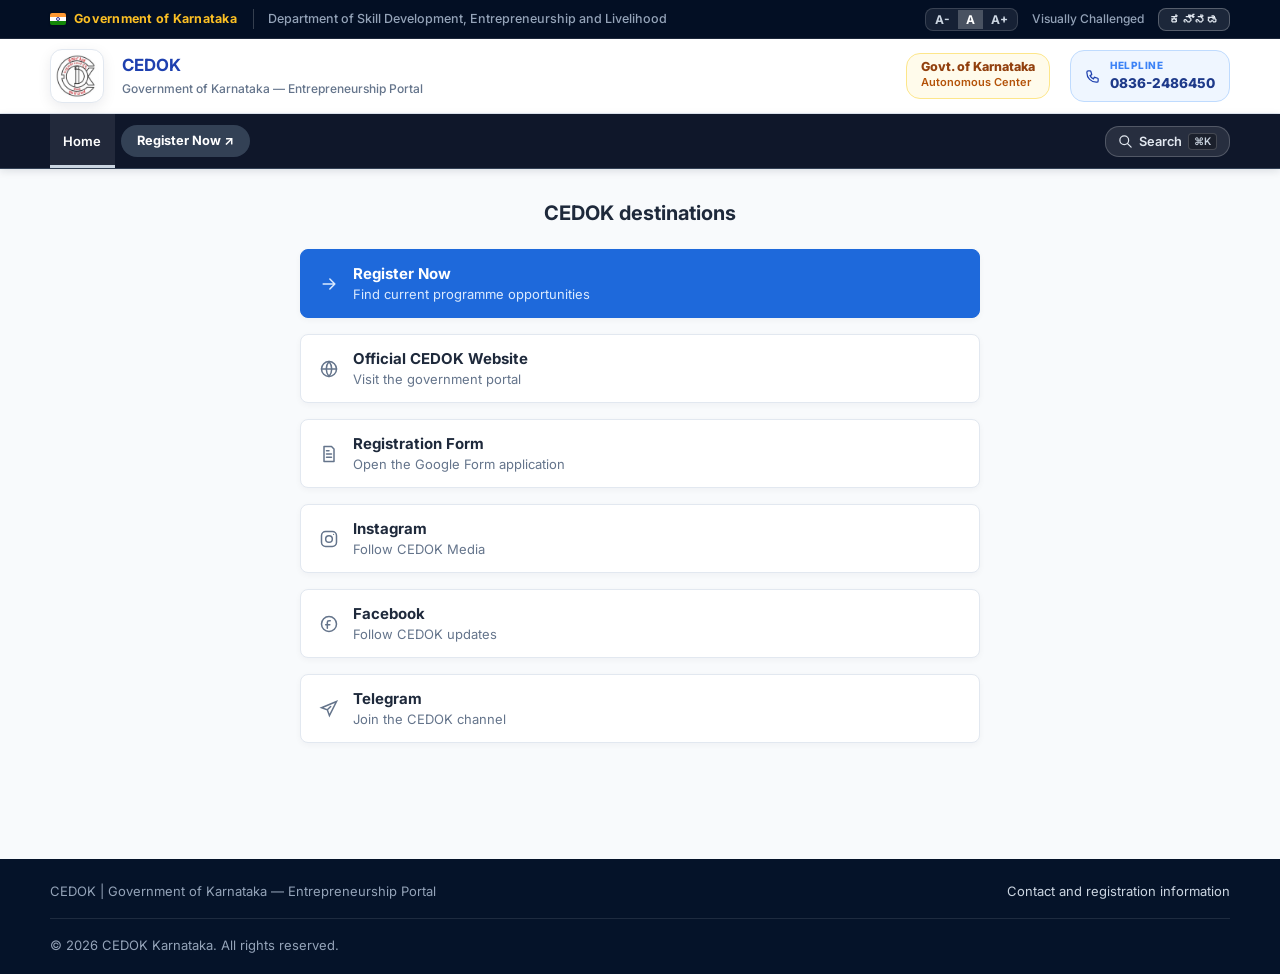
==== commit 943114ff: "Refactor website structure: remove programmes and registration pages, update app.js for new search i" ====
--- a/index.html
+++ b/index.html
@@ -78,13 +78,9 @@
 
       <ul class="menu">
         <li><a class="nav-link active" href="index.html" data-kn="ಮುಖ್ಯ ಪುಟ">Home</a></li>
-        
-        <li><a class="nav-link" href="about.html" data-kn="ನಮ್ಮ ಬಗ್ಗೆ">About Us</a></li>
-
-        <li><a class="nav-link" href="programmes.html" data-kn="ತರಬೇತಿ ಕಾರ್ಯಕ್ರಮಗಳು">Programmes & EDP</a></li>
 
         <li class="nav-cta-item">
-          <a class="pill-nav-gov" href="registration.html" data-kn="ನೋಂದಣಿ ↗">Register Now ↗</a>
+          <a class="pill-nav-gov" href="https://docs.google.com/forms/d/1bvg22TQyB3g-SMXB3RImOmizR2FWlY93zLzj6TqmDIY/viewform?chromeless=1&edit_requested=true" target="_blank" rel="noopener noreferrer" data-kn="ನೋಂದಣಿ ↗">Register Now ↗</a>
         </li>
       </ul>
 
@@ -103,17 +99,9 @@
       <div class="container">
         <h1 id="home-links-title">CEDOK destinations</h1>
         <div class="home-link-stack">
-          <a class="home-link-card home-link-primary" href="registration.html">
+          <a class="home-link-card home-link-primary" target="_blank" rel="noopener noreferrer" href="https://docs.google.com/forms/d/1bvg22TQyB3g-SMXB3RImOmizR2FWlY93zLzj6TqmDIY/viewform?chromeless=1&edit_requested=true">
             <svg aria-hidden="true" width="20" height="20" fill="none" stroke="currentColor" viewBox="0 0 24 24"><path stroke-linecap="round" stroke-linejoin="round" stroke-width="1.8" d="M5 12h14m-6-6 6 6-6 6"/></svg>
             <span><strong>Register Now</strong><small>Find current programme opportunities</small></span>
-          </a>
-          <a class="home-link-card" href="programmes.html">
-            <svg aria-hidden="true" width="20" height="20" fill="none" stroke="currentColor" viewBox="0 0 24 24"><path stroke-linecap="round" stroke-linejoin="round" stroke-width="1.8" d="M4 5.5A2.5 2.5 0 016.5 3H20v16H6.5A2.5 2.5 0 014 16.5v-11zM4 16.5A2.5 2.5 0 016.5 14H20"/></svg>
-            <span><strong>Programmes</strong><small>Compare EAP, EDP and skill training</small></span>
-          </a>
-          <a class="home-link-card" href="about.html">
-            <svg aria-hidden="true" width="20" height="20" fill="none" stroke="currentColor" viewBox="0 0 24 24"><circle cx="12" cy="12" r="9" stroke-width="1.8"/><path stroke-linecap="round" stroke-width="1.8" d="M12 10v6m0-9h.01"/></svg>
-            <span><strong>About Us</strong><small>Learn about CEDOK and its mission</small></span>
           </a>
           <a class="home-link-card" target="_blank" href="https://cedokdwd.karnataka.gov.in/en">
             <svg aria-hidden="true" width="20" height="20" fill="none" stroke="currentColor" viewBox="0 0 24 24"><circle cx="12" cy="12" r="9" stroke-width="1.8"/><path stroke-linecap="round" stroke-width="1.8" d="M3 12h18M12 3a14 14 0 010 18M12 3a14 14 0 000 18"/></svg>
@@ -144,7 +132,7 @@
   <footer class="home-footer">
     <div class="container home-footer-inner">
       <span>CEDOK | Government of Karnataka — Entrepreneurship Portal</span>
-      <a href="registration.html">Contact and registration information</a>
+      <a href="https://docs.google.com/forms/d/1bvg22TQyB3g-SMXB3RImOmizR2FWlY93zLzj6TqmDIY/viewform?chromeless=1&edit_requested=true" target="_blank" rel="noopener noreferrer">Contact and registration information</a>
     </div>
     <div class="container copyright">
       <span>© <span class="year"></span> CEDOK Karnataka. All rights reserved.</span>
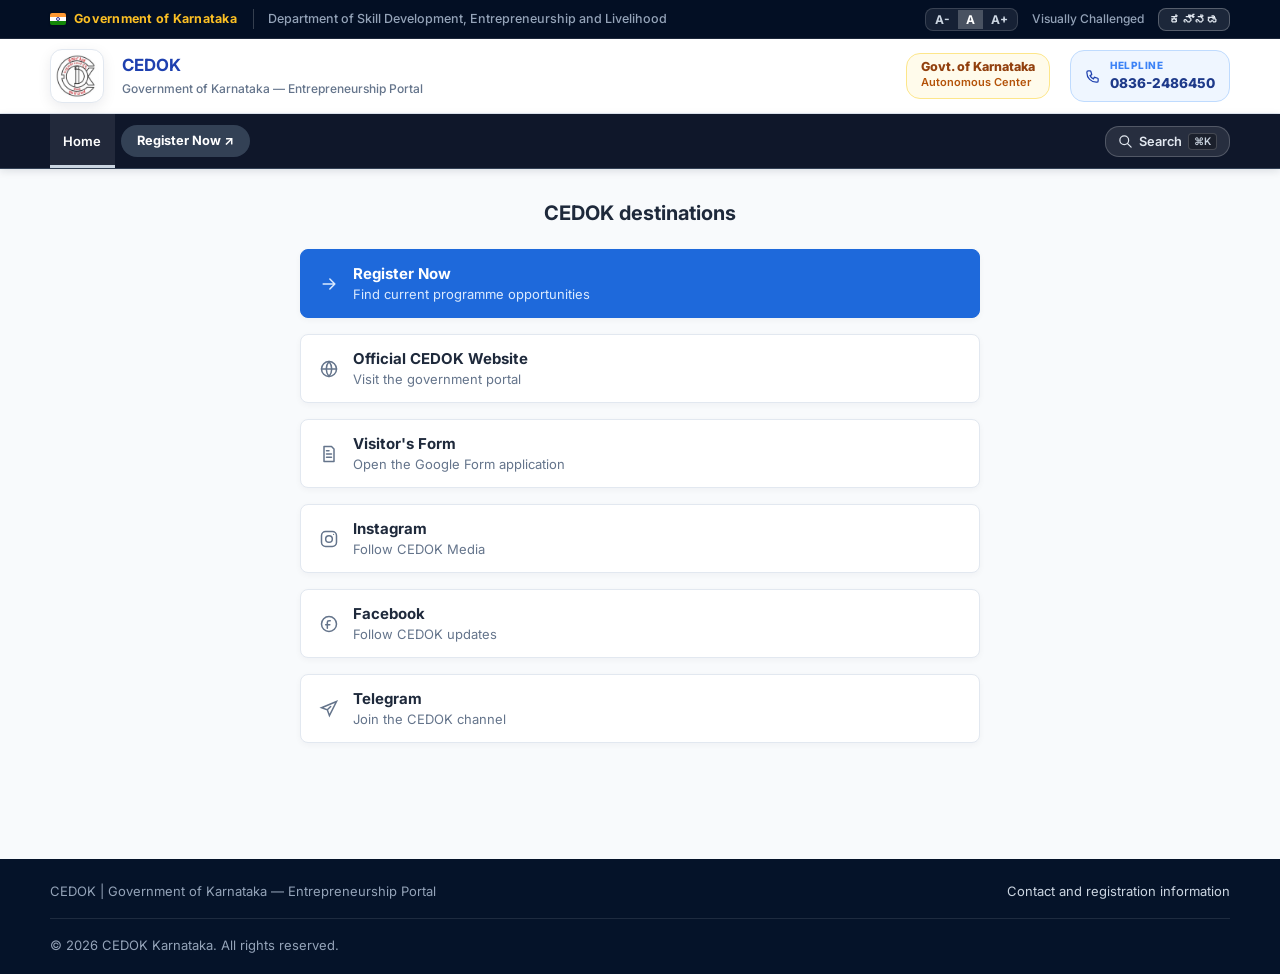
==== commit fd17a632: "fix: update registration link and rename to Visitor's Form" ====
--- a/index.html
+++ b/index.html
@@ -107,9 +107,9 @@
             <svg aria-hidden="true" width="20" height="20" fill="none" stroke="currentColor" viewBox="0 0 24 24"><circle cx="12" cy="12" r="9" stroke-width="1.8"/><path stroke-linecap="round" stroke-width="1.8" d="M3 12h18M12 3a14 14 0 010 18M12 3a14 14 0 000 18"/></svg>
             <span><strong>Official CEDOK Website</strong><small>Visit the government portal</small></span>
           </a>
-          <a class="home-link-card" target="_blank" href="https://docs.google.com/forms/d/1bvg22TQyB3g-SMXB3RImOmizR2FWlY93zLzj6TqmDIY/viewform?chromeless=1&edit_requested=true">
+          <a class="home-link-card" target="_blank" href="https://docs.google.com/forms/d/1ArENE16J9uBYe7LBKzK-UvUnLknFg1mKzdsDmPVmVkA/edit?chromeless=1">
             <svg aria-hidden="true" width="20" height="20" fill="none" stroke="currentColor" viewBox="0 0 24 24"><path stroke-linecap="round" stroke-linejoin="round" stroke-width="1.8" d="M6 3h9l3 3v15H6zM9 12h6M9 16h6M9 8h3"/></svg>
-            <span><strong>Registration Form</strong><small>Open the Google Form application</small></span>
+            <span><strong>Visitor's Form</strong><small>Open the Google Form application</small></span>
           </a>
           <a class="home-link-card" target="_blank" href="https://www.instagram.com/cedok_media/">
             <svg aria-hidden="true" width="20" height="20" fill="none" stroke="currentColor" viewBox="0 0 24 24"><rect x="3" y="3" width="18" height="18" rx="5" stroke-width="1.8"/><circle cx="12" cy="12" r="4" stroke-width="1.8"/><circle cx="17.5" cy="6.5" r=".7" fill="currentColor" stroke="none"/></svg>
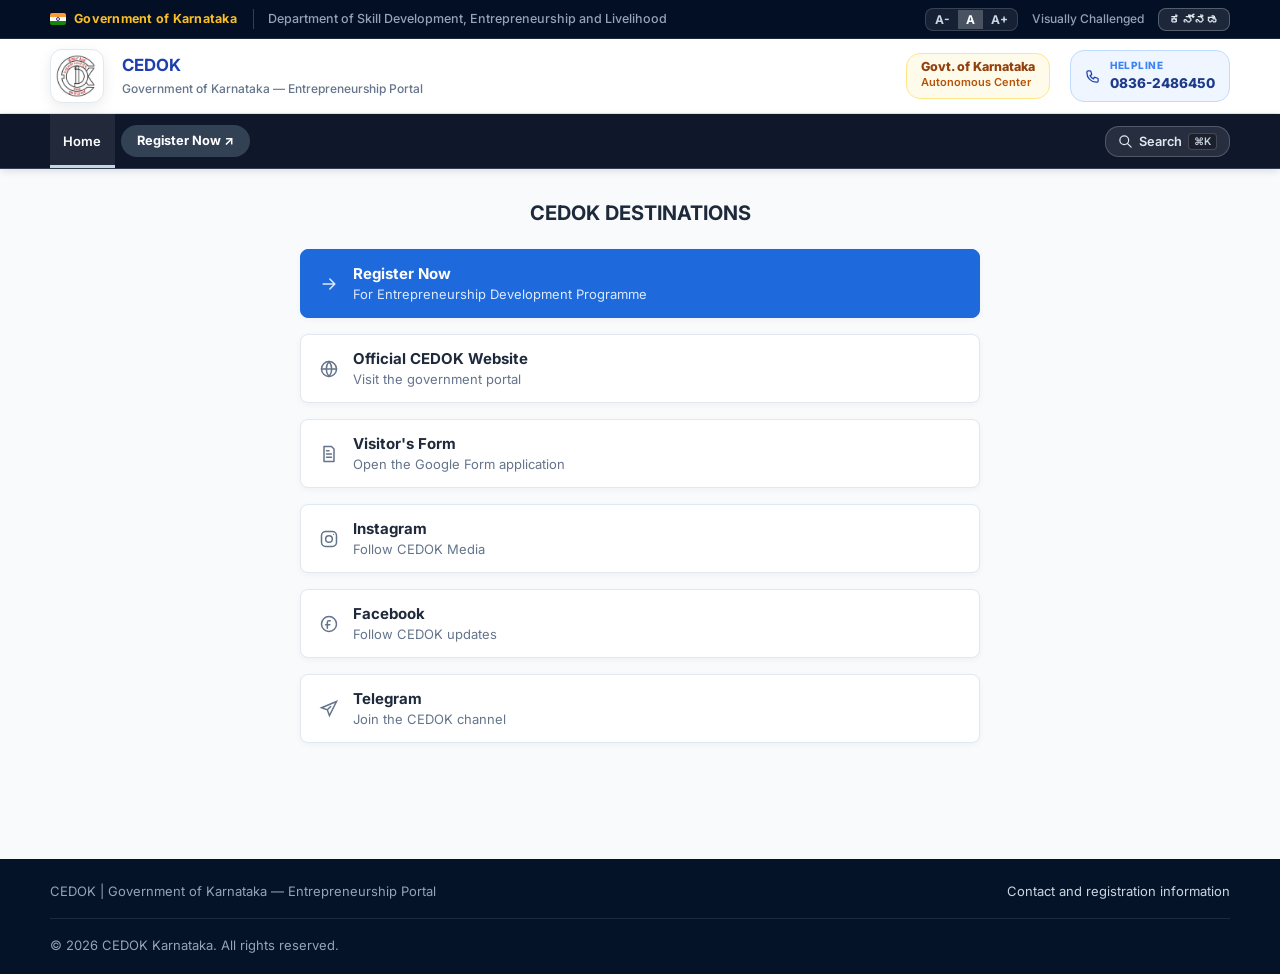
==== commit 54c34eba: "SLIGHT CHANGES" ====
--- a/index.html
+++ b/index.html
@@ -97,11 +97,11 @@
   <main id="main-content">
     <section class="home-links" aria-labelledby="home-links-title">
       <div class="container">
-        <h1 id="home-links-title">CEDOK destinations</h1>
+        <h1 id="home-links-title">CEDOK DESTINATIONS</h1>
         <div class="home-link-stack">
           <a class="home-link-card home-link-primary" target="_blank" rel="noopener noreferrer" href="https://docs.google.com/forms/d/1bvg22TQyB3g-SMXB3RImOmizR2FWlY93zLzj6TqmDIY/viewform?chromeless=1&edit_requested=true">
             <svg aria-hidden="true" width="20" height="20" fill="none" stroke="currentColor" viewBox="0 0 24 24"><path stroke-linecap="round" stroke-linejoin="round" stroke-width="1.8" d="M5 12h14m-6-6 6 6-6 6"/></svg>
-            <span><strong>Register Now</strong><small>Find current programme opportunities</small></span>
+            <span><strong>Register Now</strong><small>For Entrepreneurship Development Programme</small></span>
           </a>
           <a class="home-link-card" target="_blank" href="https://cedokdwd.karnataka.gov.in/en">
             <svg aria-hidden="true" width="20" height="20" fill="none" stroke="currentColor" viewBox="0 0 24 24"><circle cx="12" cy="12" r="9" stroke-width="1.8"/><path stroke-linecap="round" stroke-width="1.8" d="M3 12h18M12 3a14 14 0 010 18M12 3a14 14 0 000 18"/></svg>
